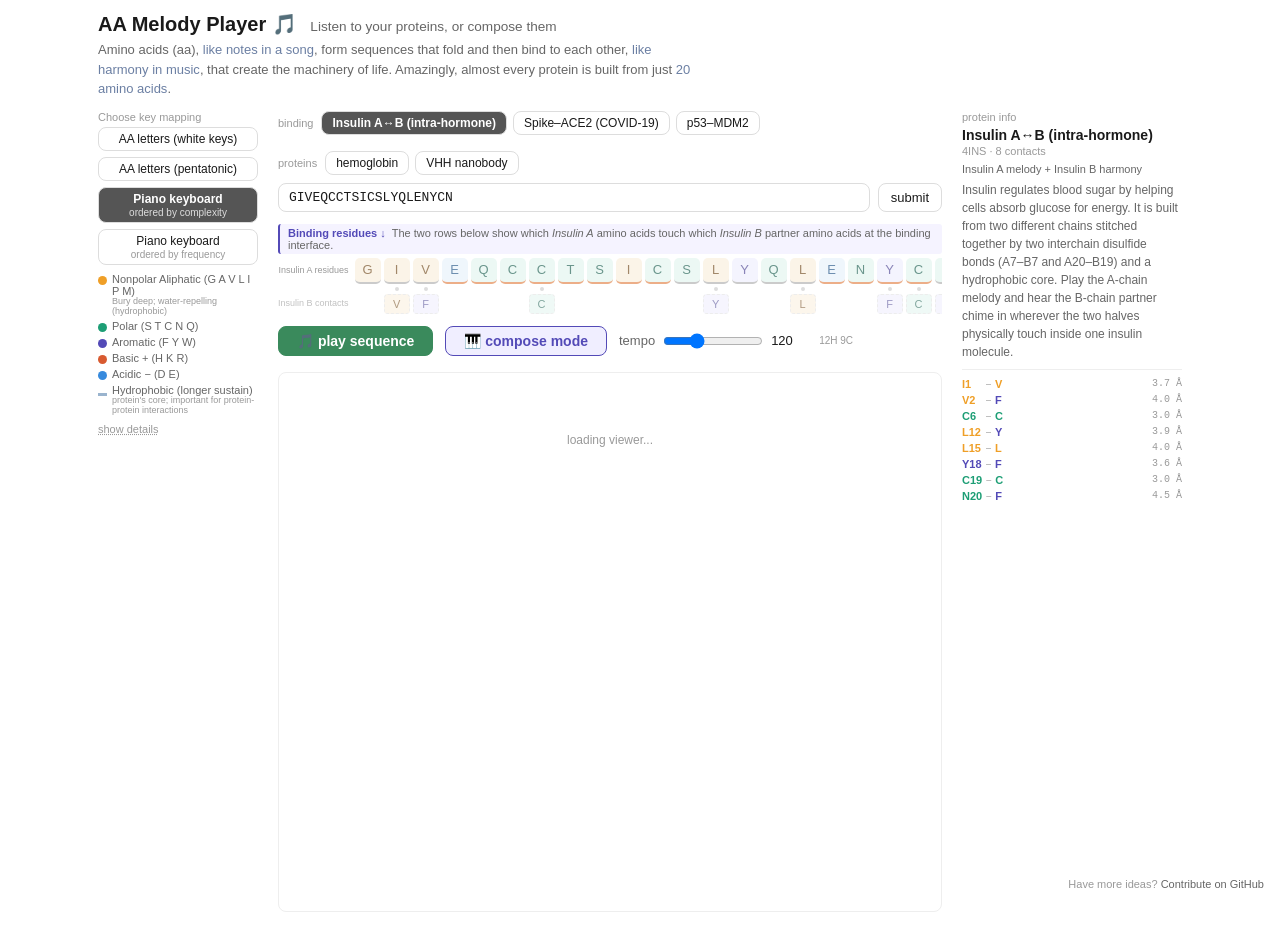
==== index.html @ 2f2a7839 "change emoji" ====
<!DOCTYPE html>
<html lang="en">
<head>
<meta charset="UTF-8"/>
<meta name="viewport" content="width=device-width, initial-scale=1.0"/>
<title>AA Melody Player 🎵</title>
<link rel="stylesheet" href="styles.css"/>
<script src="https://3Dmol.org/build/3Dmol-min.js" defer></script>
</head>
<body>
<h1>AA Melody Player 🎵 <span class="h1-sub">Listen to your proteins, or compose them</span></h1>
<p class="blurb">Amino acids (aa), <span class="blurb-accent">like notes in a song</span>, form sequences that fold and then bind to each other, <span class="blurb-accent">like harmony in music</span>, that create the machinery of life. Amazingly, almost every protein is built from just <span class="blurb-accent">20 amino acids</span>.</p>

<div class="pmp">
<div class="mapping-panel">
  <div style="font-size:11px;color:var(--color-text-tertiary);margin-bottom:4px">Choose key mapping</div>
  <div class="presets" id="mappingBtns"></div>
  <div class="legend" id="legend"></div>
  <div class="detail-toggle" id="detailToggle" onclick="toggleDetails()">show details</div>
  <div id="panelRef" style="display:none"></div>
</div>
<div class="main-panel">
  <div class="examples-row">
    <div id="harmonyWrap" class="examples-group">
      <span class="examples-label">binding</span>
      <div class="presets" id="harmonyBtns"></div>
    </div>
    <div class="examples-group">
      <span class="examples-label">proteins</span>
      <div class="presets" id="presets"></div>
    </div>
  </div>
  <div class="seq-input-row">
    <input type="text" id="seqInput" placeholder="Paste amino acid sequence (one-letter codes)..." maxlength="300" oninput="onSeqInput()" onkeydown="if(event.key==='Enter')loadAndPlay()"/>
    <button type="button" onclick="loadAndPlay()">submit</button>
  </div>
  <div id="bindingCaption" class="binding-caption" style="display:none"></div>
  <div class="seq-mel-wrap">
    <div class="seq-row-labels" id="seqRowLabels"></div>
    <div class="seq-mel" id="seqMel"></div>
  </div>
  <div class="controls">
    <button class="play-btn" id="playBtn" onclick="togglePlay()">🎵 play sequence</button>
    <button class="compose-btn" id="composeBtn" onclick="toggleCompose()">🎹 compose mode</button>
    <div class="tempo-row">
      <span>tempo</span>
      <input type="range" min="40" max="300" value="120" step="1" id="tempoSlider" style="width:100px" oninput="document.getElementById('tempoOut').textContent=this.value"/>
      <span id="tempoOut" style="min-width:36px;font-weight:500;color:var(--color-text-primary)">120</span>
    </div>
    <label class="rhythm-toggle" id="rhythmToggle" style="display:none" title="Helix = 3/4 waltz, Strand = 4/4 march, Coil = free tempo">
      <span class="rhythm-ss-hint" id="rhythmHint"></span>
    </label>
  </div>
  <div class="compose-bar" id="composeBar" style="display:none">
    <span class="compose-label">composing</span>
    <span class="compose-count" id="composeCount">0 aa</span>
    <button class="compose-action" onclick="undoCompose()">undo</button>
    <button class="compose-action" onclick="clearCompose()">clear</button>
    <button class="compose-action" id="composePlayBtn" onclick="togglePlay()" disabled>▶ play</button>
    <button class="compose-action compose-back" id="backComposeBtn" onclick="backToComposing()" style="display:none">← back to composing</button>
    <button class="compose-fold" id="foldBtn" onclick="foldSequence()" disabled style="margin-left:auto">fold it!</button>
  </div>
  <div class="piano-area">
    <div class="compose-seq" id="composeSeq"></div>
    <div class="key-tooltip" id="keyTooltip"></div>
    <div class="piano-scroll"><div class="piano-wrap" id="pianoWrap"></div></div>
  </div>
  <div class="center-viewer" id="centerViewer"></div>
  <div class="kb-hint" id="kbHint"></div>
  <div class="aa-display" id="aaDisplay"></div>
</div>
<div class="info-panel" id="infoPanel">
  <div style="font-size:11px;color:var(--color-text-tertiary);margin-bottom:4px">protein info</div>
  <div id="infoPanelContent">
    <div class="info-panel-placeholder">select a preset or harmony complex</div>
  </div>
</div>
</div>

<p class="footer-blurb">Have more ideas? <a href="https://github.com/tlingf/amino-acid-to-song" target="_blank" rel="noopener">Contribute on GitHub</a></p>

<script src="aa_mapping.js"></script>
<script src="aa_structures.js"></script>
<script src="aa_bigrams.js"></script>
<script src="pdb_data.js"></script>
<script src="player.js"></script>
</body>
</html>
---- styles.css ----
:root {
  --font-sans: -apple-system, BlinkMacSystemFont, 'Segoe UI', Roboto, sans-serif;
  --font-mono: 'SF Mono', 'Fira Code', 'Fira Mono', 'Roboto Mono', monospace;
  --color-text-primary: #1a1a1a;
  --color-text-secondary: #666;
  --color-text-tertiary: #999;
  --color-background-primary: #fff;
  --color-background-secondary: #f5f5f5;
  --color-border-primary: #1a1a1a;
  --color-border-secondary: #ddd;
  --color-border-tertiary: #eee;
  --border-radius-md: 8px;
}

* { box-sizing: border-box; margin: 0; padding: 0 }

body {
  font-family: var(--font-sans);
  max-width: 1100px;
  margin: 0.75rem auto;
  padding: 0 0.5rem;
  background: var(--color-background-primary);
  color: var(--color-text-primary);
}
body.compose-active .piano-area {
  background: #f4f0ff;
  border-radius: 8px;
  padding: 6px;
  margin: -6px;
}
body.compose-active .compose-bar {
  background: #eee8ff;
}

h1 { font-size: 1.25rem; font-weight: 600; margin-bottom: 0.25rem }
.h1-sub { font-size: 0.85rem; font-weight: 400; color: var(--color-text-secondary); margin-left: 0.5rem }
.blurb { font-size: 13px; color: var(--color-text-secondary); line-height: 1.5; margin-bottom: 0.25rem; max-width: 600px }
.blurb-accent { color: #6b7fa3 }

/* Layout */
.pmp { padding: 0.5rem 0; font-family: var(--font-sans); display: flex; gap: 20px }
.mapping-panel { flex-shrink: 0; width: 160px; overflow-y: auto; max-height: calc(100vh - 3rem) }
.mapping-panel .presets { flex-direction: column }
.main-panel { flex: 1; min-width: 0 }

/* Presets */
.presets { display: flex; gap: 6px; flex-wrap: wrap; margin-bottom: 0.5rem }
.presets button { font-size: 12px; padding: 4px 10px; border-radius: var(--border-radius-md); border: 0.5px solid var(--color-border-secondary); background: transparent; color: var(--color-text-primary); cursor: pointer }
.presets button.active { background: #555; color: #fff; font-weight: 600 }
.presets button .map-name { display: block }
.presets button .map-sub { display: block; font-size: 10px; font-weight: 400; color: var(--color-text-tertiary); margin-top: 1px }
.presets button.active .map-sub { color: #ddd }
.snippet-badge { display: inline-block; margin-left: 6px; padding: 0 5px; font-size: 9px; font-weight: 500; color: var(--color-text-tertiary); border: 0.5px solid var(--color-border-secondary); border-radius: 6px; vertical-align: middle }
.presets button.active .snippet-badge { color: #ddd; border-color: #888 }
.examples-row { display: flex; gap: 16px; flex-wrap: wrap; align-items: center; margin-bottom: 0.5rem }
.examples-group { display: flex; gap: 8px; align-items: center; flex-wrap: wrap }
.examples-group .presets { margin-bottom: 0 }
.examples-label { font-size: 11px; color: var(--color-text-tertiary); white-space: nowrap }

/* Sequence input */
.seq-input-row { display: flex; gap: 8px; margin-bottom: 0.75rem }
.seq-input-row input { flex: 1; padding: 6px 10px; font-size: 13px; border: 0.5px solid var(--color-border-secondary); border-radius: var(--border-radius-md); background: var(--color-background-primary); color: var(--color-text-primary); font-family: var(--font-mono) }
.seq-input-row button { padding: 6px 12px; border-radius: var(--border-radius-md); border: 0.5px solid var(--color-border-secondary); background: transparent; color: var(--color-text-primary); cursor: pointer; font-size: 13px }

/* Sequence + melody visualization */
.binding-caption { font-size: 11px; color: var(--color-text-secondary); margin-bottom: 4px; padding: 3px 8px; background: #f5f3ff; border-left: 2px solid #534AB7; border-radius: 3px }
.binding-caption strong { color: #534AB7; font-weight: 600 }
.seq-mel-wrap { display: flex; min-width: 0; flex: 1 }
.seq-row-labels { flex-shrink: 0; display: flex; flex-direction: column; align-items: flex-end; gap: 2px; padding-right: 6px; font-size: 9px; color: var(--color-text-tertiary); line-height: 1 }
.seq-row-labels:empty { display: none }
.seq-row-label { height: 26px; display: flex; align-items: center; white-space: nowrap }
.seq-row-label-partner { height: 20px; display: flex; align-items: center; white-space: nowrap; opacity: 0.6 }
.seq-row-label-dot { height: 6px }
.seq-mel { display: flex; flex-wrap: nowrap; gap: 3px; overflow-x: auto; padding-bottom: 4px; min-width: 0; flex: 1 }
.seq-unit { display: flex; flex-direction: column; align-items: center; gap: 2px; width: 26px; flex-shrink: 0 }
.aa-badge { display: inline-flex; align-items: center; justify-content: center; width: 26px; height: 26px; border-radius: 5px; font-size: 13px; font-weight: 500; cursor: default; opacity: 0.6; transition: transform 0.1s, opacity 0.1s }
.aa-badge.active { transform: scale(1.35); opacity: 1; box-shadow: 0 0 0 2px var(--color-border-primary) }
.aa-badge.hydrophobic { border-bottom: 2.5px solid rgba(100, 140, 180, 0.55) }
.aa-badge.hydrophobic.active { border-bottom-color: rgba(100, 140, 180, 0.85) }

/* Controls */
.controls { display: flex; align-items: center; gap: 12px; margin: 0.5rem 0 1rem; flex-wrap: wrap }
.play-btn { padding: 6px 18px; border-radius: var(--border-radius-md); border: 1px solid #3a8a5c; background: #3a8a5c; color: #fff; cursor: pointer; font-size: 14px; font-weight: 600 }
.play-btn:hover { opacity: 0.85 }
.tempo-row { display: flex; align-items: center; gap: 8px; font-size: 13px; color: var(--color-text-secondary) }
.info-bar { padding: 8px 12px; border: 0.5px solid var(--color-border-tertiary); border-radius: var(--border-radius-md); font-size: 13px; color: var(--color-text-secondary); min-height: 36px; display: flex; align-items: center; gap: 8px; margin-bottom: 0.75rem }

/* Melody bars */
.mbar { width: 26px; border-radius: 2px 2px 0 0; opacity: 0.3; cursor: pointer; transition: opacity 0.08s }
.mbar.active { opacity: 1 }
.mbar:hover { opacity: 0.65 }

/* Piano */
.piano-area { position: relative }
.piano-scroll { overflow-x: auto; padding: 4px 0 }
.piano-wrap { position: relative; width: 576px; height: 180px; margin: 0 auto }
.wkey { position: absolute; bottom: 0; border: 0.5px solid var(--color-border-secondary); border-radius: 0 0 5px 5px; cursor: pointer; display: flex; flex-direction: column; align-items: center; justify-content: flex-end; padding-bottom: 5px; transition: filter 0.1s }
.bkey { position: absolute; top: 0; border-radius: 0 0 4px 4px; cursor: pointer; display: flex; flex-direction: column; align-items: center; justify-content: flex-end; padding-bottom: 4px; z-index: 2; transition: filter 0.1s }
.wkey:hover, .bkey:hover { filter: brightness(0.88) }
.wkey.lit { filter: brightness(0.75) }
.bkey.lit { filter: brightness(1.35) }
.wkey.hydrophobic { border-bottom: 3px solid rgba(100, 140, 180, 0.45) }
.bkey.hydrophobic { box-shadow: inset 0 -3px 0 rgba(140, 180, 220, 0.5) }
.klabel { font-size: 11px; font-weight: 600; line-height: 1.1; text-align: center; pointer-events: none }
.klabel-sub { font-size: 9px; font-weight: 400; opacity: 0.7; line-height: 1; margin-top: 1px; pointer-events: none }
.klabel-pair { font-size: 13px; font-weight: 600; line-height: 1.1; text-align: center; pointer-events: none }
.klabel-pair-sep { opacity: 0.4; margin: 0 1px; font-weight: 400 }
.klabel-note { font-size: 8px; opacity: 0.55; line-height: 1 }
.bkey-disabled { pointer-events: none }
.key-struct { opacity: 0.55; pointer-events: none; margin-bottom: 2px; line-height: 0 }
.key-struct-pair { display: flex; flex-direction: column; align-items: center; gap: 0; pointer-events: none; opacity: 0.55 }
.key-struct-pair .key-struct { margin-bottom: 0; opacity: 1 }
.key-struct svg .bond { stroke: currentColor; stroke-width: 1.5 }
.key-struct svg circle { fill: currentColor }
.key-struct svg .atom-N { fill: #2563eb }
.key-struct svg .atom-O { fill: #dc2626 }
.key-struct svg .atom-S { fill: #ca8a04 }
.bkey .key-struct { opacity: 0.6 }
[data-group="aro"] .key-struct { opacity: 0.8 }
[data-group="aro"] .key-struct svg .bond { stroke-width: 2.5 }
.key-struct span { font-size: 7px; opacity: 0.6 }
.key-tooltip { position: absolute; bottom: 194px; left: 50%; transform: translateX(-50%); background: var(--color-background-primary); border: 0.5px solid var(--color-border-secondary); border-radius: var(--border-radius-md); padding: 5px 10px; font-size: 12px; white-space: nowrap; pointer-events: none; display: none; z-index: 10; color: var(--color-text-primary); box-shadow: none }
.key-tooltip span { color: var(--color-text-secondary); margin-left: 4px; font-size: 11px }

/* Rhythm toggle */
.rhythm-toggle { display: flex; align-items: center; gap: 5px; font-size: 12px; color: var(--color-text-secondary); cursor: pointer; user-select: none }
.rhythm-toggle input[type="checkbox"] { accent-color: #3a8a5c }
.rhythm-label { font-weight: 500 }
.rhythm-ss-hint { font-size: 10px; color: var(--color-text-tertiary) }

/* SS coloring on sequence badges */
.aa-badge.ss-H { border-bottom: 2px solid #e07a3a }
.aa-badge.ss-E { border-bottom: 2px solid #3a7ae0 }
.aa-badge.ss-C { border-bottom: 2px solid #aaa }

/* Pentatonic piano */
.pent-key { border-radius: 0 0 5px 5px }
.pent-key .key-struct { opacity: 0.45 }
.pent-key .key-struct svg .bond { stroke-width: 1.5 }
.pent-key.lit { filter: brightness(0.75) }
.pent-oct { position: absolute; top: 4px; font-size: 8px; opacity: 0.4; pointer-events: none; font-weight: 500 }

/* Keyboard hint */
.kb-hint { font-size: 11px; color: var(--color-text-tertiary); margin-top: 4px }

/* AA display cards */
.aa-display { display: flex; gap: 10px; flex-wrap: wrap; margin-bottom: 0.75rem }
.aa-card { display: flex; flex-direction: column; align-items: center; gap: 4px; padding: 8px 12px; border: 0.5px solid var(--color-border-tertiary); border-radius: var(--border-radius-md); background: var(--color-background-secondary); min-width: 140px }
.aa-card-name { font-size: 14px; font-weight: 600; color: var(--color-text-primary) }
.aa-card-code { font-size: 11px; color: var(--color-text-tertiary) }
.aa-card-blurb { font-size: 11px; color: var(--color-text-secondary); max-width: 200px; text-align: center; line-height: 1.3 }
.aa-card svg { display: block }
.aa-card svg text { font-family: var(--font-sans); fill: var(--color-text-primary) }
.aa-card svg .bond { stroke: var(--color-text-secondary); stroke-width: 1.5; fill: none }
.aa-card svg .atom { font-size: 10px; text-anchor: middle; dominant-baseline: central }
.aa-card svg .atom-N { fill: #2563eb }
.aa-card svg .atom-O { fill: #dc2626 }
.aa-card svg .atom-S { fill: #ca8a04 }

/* Legend + side panel */
.legend { display: flex; flex-direction: column; gap: 4px; font-size: 11px; color: var(--color-text-secondary); margin-top: 0.5rem }
.leg { display: flex; align-items: flex-start; gap: 5px }
.leg-dot { width: 9px; height: 9px; border-radius: 50%; flex-shrink: 0; margin-top: 3px }
.leg-role { font-size: 9px; color: var(--color-text-tertiary); margin-top: -1px }
.detail-toggle { font-size: 11px; color: var(--color-text-tertiary); cursor: pointer; margin-top: 0.5rem; text-decoration: underline; text-decoration-style: dotted }
.detail-toggle:hover { color: var(--color-text-secondary) }
.panel-ref { font-size: 10px; line-height: 1.5; color: var(--color-text-secondary); margin-top: 0.5rem }
.panel-ref-row { display: flex; align-items: center; gap: 6px; padding: 2px 0; border-bottom: 0.5px solid var(--color-border-tertiary) }
.panel-ref-aa { font-weight: 600; min-width: 14px }
.panel-ref-name { flex: 1; color: var(--color-text-tertiary) }
.panel-ref-note { font-family: var(--font-mono); color: var(--color-text-tertiary); font-size: 9px }
.panel-ref-svg { flex-shrink: 0 }
.panel-ref svg text { font-family: var(--font-sans); fill: var(--color-text-primary) }
.panel-ref svg .bond { stroke: var(--color-text-secondary); stroke-width: 1.5; fill: none }
.panel-ref svg .atom { font-size: 10px; text-anchor: middle; dominant-baseline: central }
.panel-ref svg .atom-N { fill: #2563eb }
.panel-ref svg .atom-O { fill: #dc2626 }
.panel-ref svg .atom-S { fill: #ca8a04 }

/* Harmony: partner badges + contact dots */
.partner-badge { display: inline-flex; align-items: center; justify-content: center; width: 26px; height: 20px; border-radius: 4px; font-size: 11px; font-weight: 500; opacity: 0.5; transition: transform 0.1s, opacity 0.1s; border: 1px dashed var(--color-border-secondary) }
.partner-badge.active { transform: scale(1.25); opacity: 1; border-style: solid }
.contact-dot { width: 4px; height: 4px; border-radius: 50%; background: var(--color-border-secondary); margin: 1px auto }
.contact-dot.active { background: var(--color-text-primary) }
.chain-labels { display: flex; gap: 3px; margin-bottom: 2px; font-size: 10px; color: var(--color-text-tertiary) }
.chain-label { padding: 2px 6px; border-radius: 3px; background: var(--color-background-secondary) }

/* Right info panel */
.info-panel { flex-shrink: 0; width: 220px; overflow-y: auto; max-height: calc(100vh - 3rem); font-size: 12px }
.info-panel-img { width: 100%; border-radius: var(--border-radius-md); border: 0.5px solid var(--color-border-tertiary); margin-bottom: 8px }
.pdb-viewer { width: 100%; height: 260px; border-radius: var(--border-radius-md); border: 0.5px solid var(--color-border-tertiary); overflow: hidden; margin-bottom: 8px; position: relative }
.pdb-viewer-loading { text-align: center; padding: 60px 10px; color: var(--color-text-tertiary); font-size: 12px }
.view-style-bar { position: absolute; top: 6px; right: 6px; z-index: 10; display: flex; gap: 2px; background: rgba(255,255,255,0.7); border-radius: 7px; backdrop-filter: blur(4px); border: 0.5px solid var(--color-border-tertiary); overflow: hidden }
.view-style-btn { background: none; border: none; padding: 5px 11px; font-size: 12px; color: var(--color-text-tertiary); cursor: pointer; transition: all 0.15s }
.view-style-btn:hover { color: var(--color-text-primary); background: rgba(255,255,255,0.5) }
.view-style-btn.active { color: var(--color-text-primary); font-weight: 600; background: rgba(255,255,255,0.9) }
.info-panel-title { font-size: 14px; font-weight: 600; color: var(--color-text-primary); margin-bottom: 2px }
.info-panel-subtitle { font-size: 11px; color: var(--color-text-tertiary); margin-bottom: 6px }
.info-panel-stats { font-size: 11px; color: var(--color-text-secondary); margin-bottom: 6px }
.info-panel-desc { font-size: 12px; line-height: 1.5; color: var(--color-text-secondary); margin-bottom: 8px }
.info-panel-placeholder { color: var(--color-text-tertiary); font-size: 12px; font-style: italic }
.info-panel-contacts { margin-top: 6px; border-top: 0.5px solid var(--color-border-tertiary); padding-top: 6px }
.info-panel-contact-row { display: flex; align-items: center; gap: 4px; padding: 2px 0; font-size: 11px }
.info-panel-contact-aa { font-weight: 600; min-width: 20px }
.info-panel-contact-dash { color: var(--color-text-tertiary); font-size: 9px }
.info-panel-contact-dist { margin-left: auto; font-size: 10px; color: var(--color-text-tertiary); font-family: var(--font-mono) }
.footer-blurb { position: fixed; bottom: 6px; right: 8px; font-size: 11px; color: var(--color-text-tertiary); margin: 0; padding: 4px 8px; background: rgba(255,255,255,0.85); border-radius: 4px; z-index: 20 }
.footer-blurb a { color: var(--color-text-secondary); text-decoration: none }
.footer-blurb a:hover { text-decoration: underline }

/* Composition mode */
.compose-btn { padding: 6px 18px; border-radius: var(--border-radius-md); border: 1.5px solid #534AB7; background: #f0eeff; color: #534AB7; cursor: pointer; font-size: 14px; font-weight: 600 }
.compose-btn:hover { opacity: 0.85 }
.compose-btn.active { background: #534AB7; color: #fff }

.compose-bar { display: flex; align-items: center; gap: 8px; padding: 6px 10px; border: 0.5px solid #534AB7; border-radius: var(--border-radius-md); font-size: 12px; color: var(--color-text-secondary); margin-bottom: 0.5rem }
.compose-label { font-weight: 600; color: #534AB7; font-size: 11px; text-transform: uppercase; letter-spacing: 0.5px }
.compose-count { font-family: var(--font-mono); font-size: 12px; color: var(--color-text-primary) }
.compose-action { padding: 3px 8px; border-radius: 4px; border: 0.5px solid var(--color-border-secondary); background: transparent; color: var(--color-text-secondary); cursor: pointer; font-size: 11px }
.compose-action:hover { background: var(--color-background-secondary) }
.compose-fold { padding: 5px 14px; border-radius: 5px; border: 1px solid #534AB7; background: #534AB7; color: #fff; cursor: pointer; font-size: 13px; font-weight: 600; margin-left: 0 }
.compose-fold:hover { opacity: 0.85 }
.compose-fold:disabled { opacity: 0.4; cursor: default }
.compose-play-folded { background: #3a8a5c !important; border-color: #3a8a5c !important; animation: foldedPlayPulse 2s ease-in-out infinite }
.compose-play-folded:hover { opacity: 0.85 }
@keyframes foldedPlayPulse { 0%, 100% { box-shadow: 0 0 0 0 rgba(58,138,92,0.4) } 50% { box-shadow: 0 0 12px 4px rgba(58,138,92,0.3) } }

.compose-seq { display: flex; gap: 2px; overflow-x: auto; padding: 4px 0; min-height: 0 }
.compose-seq:empty { display: none }
.compose-seq .cbadge { display: inline-flex; align-items: center; justify-content: center; width: 22px; height: 22px; border-radius: 4px; font-size: 11px; font-weight: 600; flex-shrink: 0 }
.compose-seq .cbadge.active { transform: scale(1.35); opacity: 1; box-shadow: 0 0 0 2px var(--color-border-primary) }

.wkey.suggested { box-shadow: 0 0 12px 3px var(--suggest-color, #534AB7); z-index: 1; animation: suggestPulse 1.5s ease-in-out infinite }
.bkey.suggested { box-shadow: 0 0 10px 2px var(--suggest-color, #534AB7); animation: suggestPulse 1.5s ease-in-out infinite }
@keyframes suggestPulse { 0%, 100% { filter: brightness(1); } 50% { filter: brightness(0.92); } }
.wkey.suggested.lit { filter: brightness(0.65); box-shadow: 0 0 18px 6px var(--suggest-color, #534AB7); animation: none }
.bkey.suggested.lit { filter: brightness(1.5); box-shadow: 0 0 16px 5px var(--suggest-color, #534AB7); animation: none }

.match-list { margin-top: 8px }
.match-row { display: flex; align-items: center; gap: 6px; padding: 5px 6px; border-radius: 5px; cursor: pointer; font-size: 11px; color: var(--color-text-secondary); transition: background 0.1s }
.match-row:hover { background: var(--color-background-secondary) }
.match-row.active { background: #f0f4fa; font-weight: 500 }
.match-identity { font-family: var(--font-mono); font-size: 10px; color: var(--color-text-tertiary); min-width: 36px }
.match-name { flex: 1; overflow: hidden; text-overflow: ellipsis; white-space: nowrap }
.match-organism { font-size: 10px; color: var(--color-text-tertiary); font-style: italic }
.match-play-btn { padding: 4px 10px; border-radius: 5px; border: 1px solid #3a8a5c; background: #3a8a5c; color: #fff; cursor: pointer; font-size: 11px; font-weight: 500; margin-top: 6px }
.match-play-btn:hover { opacity: 0.85 }
.fold-viewer { width: 100%; height: 300px; border-radius: var(--border-radius-md); border: 0.5px solid var(--color-border-tertiary); overflow: hidden; position: relative }
.fold-attribution { text-align: center; font-size: 10px; color: var(--color-text-tertiary); margin-top: 6px; line-height: 1.3 }
.fold-attribution a { color: var(--color-text-tertiary); text-decoration: underline }
.fold-status { font-size: 11px; color: var(--color-text-tertiary); margin: 4px 0 }
.fold-loading { text-align: center; padding: 40px 10px; color: var(--color-text-tertiary); font-size: 12px }
.fold-error { font-size: 11px; color: #dc2626; margin: 4px 0; line-height: 1.4 }

/* Center viewer: 3D structure moves into the piano slot; right info-panel keeps its width */
.compose-back { border-color: #534AB7 !important; color: #534AB7 !important }
.center-viewer { display: none }
body.center-view .piano-scroll,
body.center-view .key-tooltip,
body.center-view .kb-hint,
body.center-view .aa-display { display: none }
body.center-view .center-viewer { display: block }
body.center-view .center-viewer .fold-viewer,
body.center-view .center-viewer .pdb-viewer { height: 60vh; min-height: 380px; margin-bottom: 0 }

/* ── Mobile ── */
.mobile-toggle { display: none }

@media (max-width: 600px) {
  body { padding: 0 0.75rem; margin: 0.5rem auto }
  h1 { font-size: 1.1rem }
  .h1-sub { display: block; margin-left: 0; font-size: 0.8rem }
  .blurb { font-size: 12px }

  /* Stack layout */
  .pmp { flex-direction: column; gap: 10px }
  .mapping-panel { width: 100%; max-height: none; overflow-y: visible; order: 2 }
  .mapping-panel .presets { flex-direction: row }
  .info-panel { width: 100%; max-height: none; overflow-y: visible; order: 1 }

  /* Collapsible panels */
  .mobile-toggle { display: flex; align-items: center; gap: 6px; width: 100%; padding: 8px 0; border: none; background: none; font-size: 12px; font-weight: 600; color: var(--color-text-secondary); cursor: pointer; font-family: var(--font-sans) }
  .mobile-toggle::before { content: '\25B6'; font-size: 8px; transition: transform 0.15s }
  .mobile-toggle.open::before { transform: rotate(90deg) }
  .mapping-panel-body, .info-panel-body { display: none }
  .mapping-panel-body.open, .info-panel-body.open { display: block }

  /* Sequence badges */
  .seq-mel { gap: 2px }
  .seq-unit { width: 22px }
  .aa-badge { width: 22px; height: 22px; font-size: 11px; border-radius: 4px }
  .partner-badge { width: 22px; height: 18px; font-size: 10px }
  .mbar { width: 22px }

  /* Controls */
  .controls { gap: 8px }
  .play-btn, .compose-btn { font-size: 13px; padding: 8px 14px }
  .tempo-row input[type="range"] { width: 80px }

  /* Compose bar */
  .compose-bar { flex-wrap: wrap; gap: 6px }

  /* Piano - scaled by JS, prevent scroll */
  .piano-scroll { overflow-x: hidden }
  .piano-wrap { transform-origin: top left }

  /* Hide keyboard hint */
  .kb-hint { display: none }

  /* AA display cards - skip details on mobile */
  .aa-card { min-width: 100px; padding: 6px 8px }
  .aa-card-blurb, .aa-card svg { display: none }

  /* Info panel viewers */
  .pdb-viewer { height: 200px }
  .fold-viewer { height: 220px }

  /* Prevent iOS auto-zoom on input focus */
  .seq-input-row input { font-size: 16px }

  /* Footer - back to normal flow on mobile */
  .footer-blurb { position: static; background: none; padding: 0; font-size: 10px; text-align: right; margin: 1rem 0 0.5rem }
}
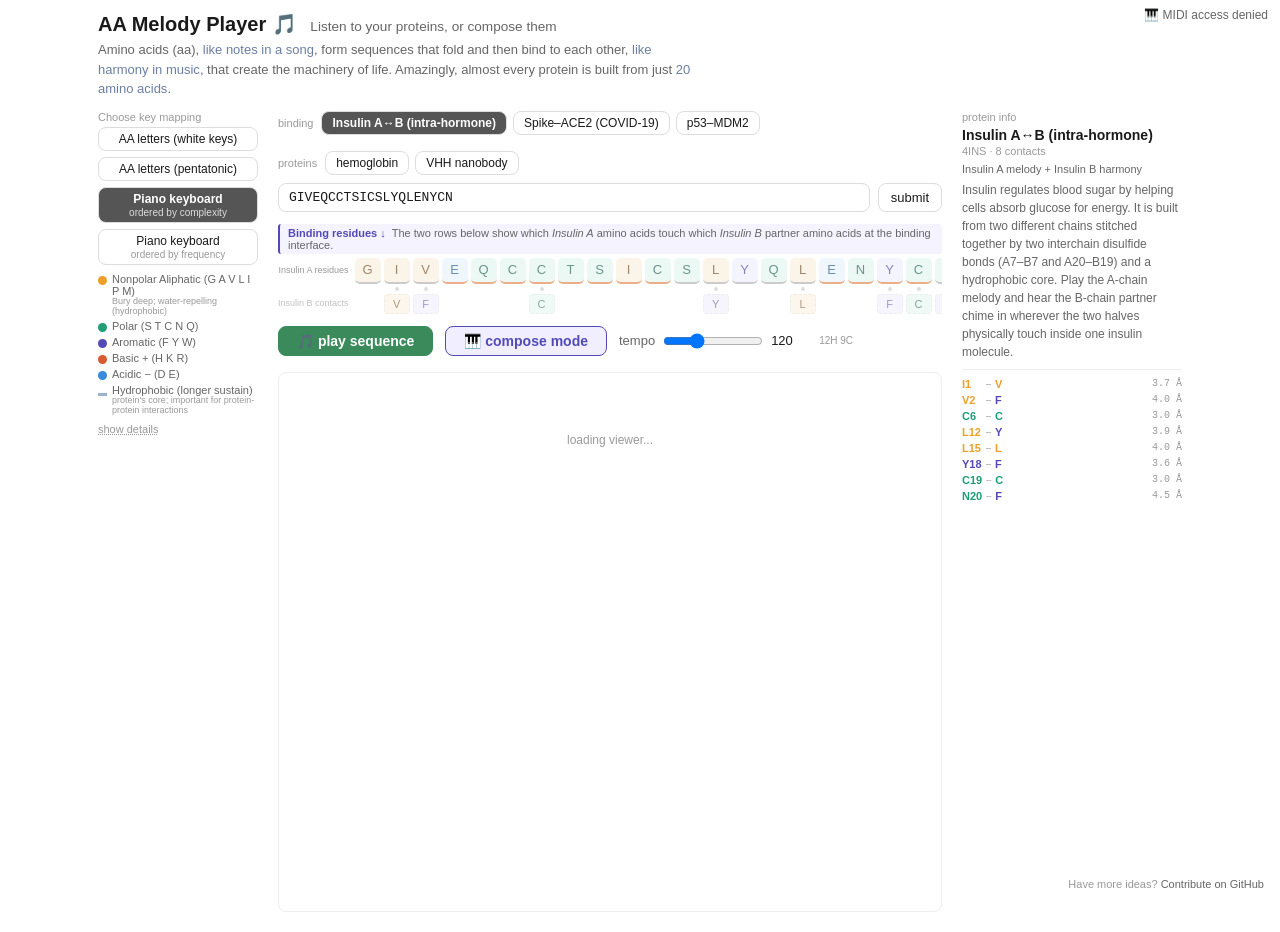
==== commit 34cd6acf: "add midi piano" ====
--- a/index.html
+++ b/index.html
@@ -68,6 +68,7 @@
   <div class="center-viewer" id="centerViewer"></div>
   <div class="kb-hint" id="kbHint"></div>
   <div class="aa-display" id="aaDisplay"></div>
+  <span id="midiStatus" style="display:none;position:absolute;top:8px;right:12px;font-size:12px;color:var(--color-text-secondary);pointer-events:none"></span>
 </div>
 <div class="info-panel" id="infoPanel">
   <div style="font-size:11px;color:var(--color-text-tertiary);margin-bottom:4px">protein info</div>
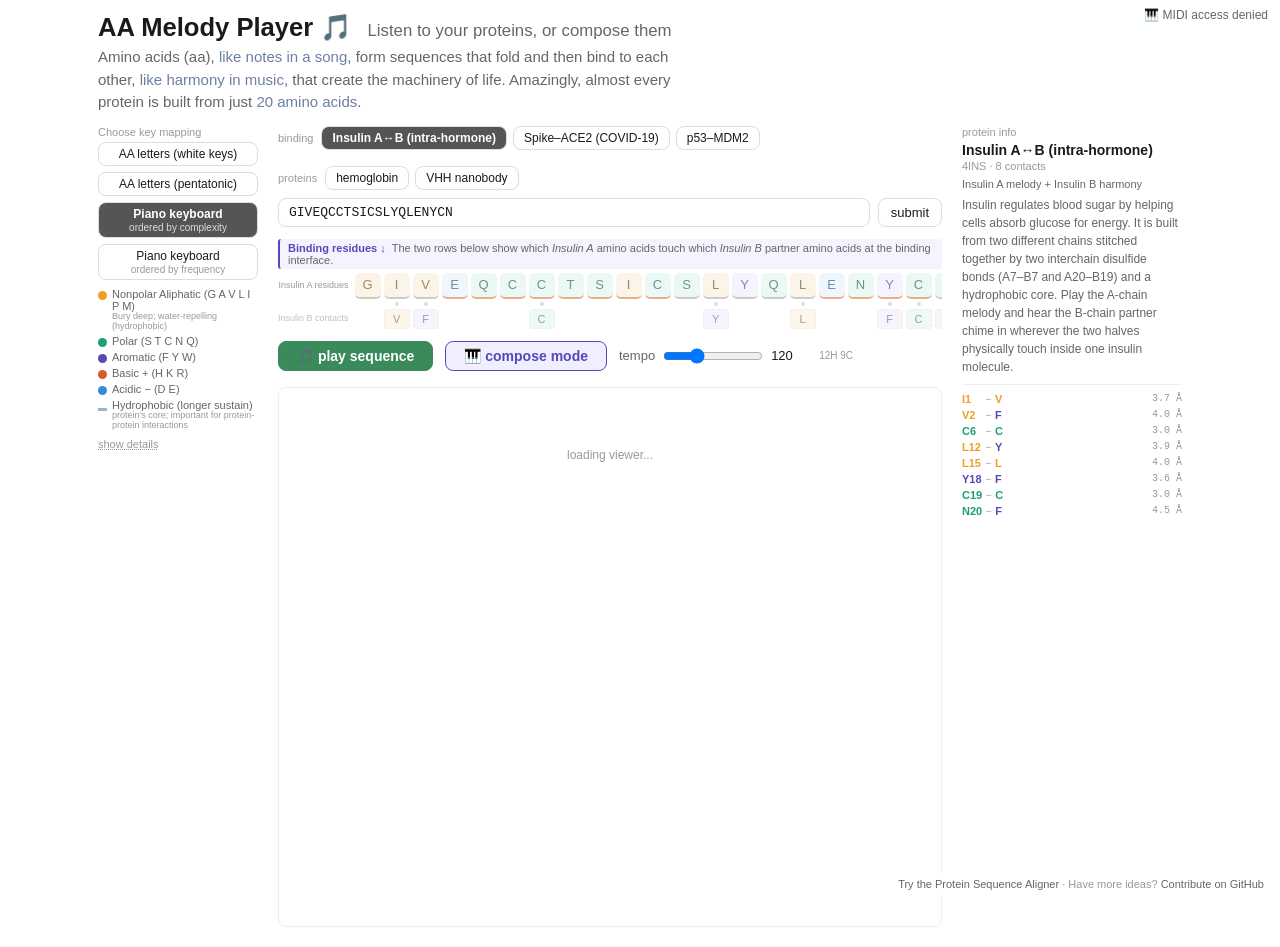
==== commit 9a18a10a: "make searchable, and design updates" ====
--- a/index.html
+++ b/index.html
@@ -3,14 +3,46 @@
 <head>
 <meta charset="UTF-8"/>
 <meta name="viewport" content="width=device-width, initial-scale=1.0"/>
-<title>AA Melody Player 🎵</title>
+<title>Protein Melody Player | Turn Amino Acid Sequences into Music</title>
+<meta name="description" content="Interactive Protein Melody Player that converts amino acid sequences into music, supports harmony from protein contacts, and includes AI-assisted composition with 3D structure viewing."/>
+<meta name="robots" content="index, follow, max-image-preview:large, max-snippet:-1, max-video-preview:-1"/>
+<link rel="canonical" href="https://proteinplayer.com/"/>
+<meta property="og:type" content="website"/>
+<meta property="og:site_name" content="Protein Melody Player"/>
+<meta property="og:title" content="Protein Melody Player"/>
+<meta property="og:description" content="Turn amino acid sequences into melody, explore protein-binding harmony, and compose sequences with live 3D folding visualization."/>
+<meta property="og:url" content="https://proteinplayer.com/"/>
+<meta property="og:locale" content="en_US"/>
+<meta name="twitter:card" content="summary"/>
+<meta name="twitter:title" content="Protein Melody Player"/>
+<meta name="twitter:description" content="Turn amino acid sequences into melody and explore protein structure through music."/>
+<script type="application/ld+json">
+{
+  "@context": "https://schema.org",
+  "@type": "WebApplication",
+  "name": "Protein Melody Player",
+  "url": "https://proteinplayer.com/",
+  "description": "A static web app that maps amino acid sequences to musical notes, supports harmony mode for binding contacts, and enables sequence composition with 3D structure visualization.",
+  "applicationCategory": "EducationalApplication",
+  "operatingSystem": "Any",
+  "inLanguage": "en",
+  "offers": {
+    "@type": "Offer",
+    "price": "0",
+    "priceCurrency": "USD"
+  }
+}
+</script>
 <link rel="stylesheet" href="styles.css"/>
 <script src="https://3Dmol.org/build/3Dmol-min.js" defer></script>
 </head>
 <body>
+<header>
 <h1>AA Melody Player 🎵 <span class="h1-sub">Listen to your proteins, or compose them</span></h1>
 <p class="blurb">Amino acids (aa), <span class="blurb-accent">like notes in a song</span>, form sequences that fold and then bind to each other, <span class="blurb-accent">like harmony in music</span>, that create the machinery of life. Amazingly, almost every protein is built from just <span class="blurb-accent">20 amino acids</span>.</p>
+</header>
 
+<main>
 <div class="pmp">
 <div class="mapping-panel">
   <div style="font-size:11px;color:var(--color-text-tertiary);margin-bottom:4px">Choose key mapping</div>
@@ -77,8 +109,11 @@
   </div>
 </div>
 </div>
+</main>
 
-<p class="footer-blurb">Have more ideas? <a href="https://github.com/tlingf/amino-acid-to-song" target="_blank" rel="noopener">Contribute on GitHub</a></p>
+<footer>
+<p class="footer-blurb"><a href="align.html">Try the Protein Sequence Aligner</a> · Have more ideas? <a href="https://github.com/tlingf/amino-acid-to-song" target="_blank" rel="noopener">Contribute on GitHub</a></p>
+</footer>
 
 <script src="aa_mapping.js"></script>
 <script src="aa_structures.js"></script>
--- a/styles.css
+++ b/styles.css
@@ -32,9 +32,9 @@
   background: #eee8ff;
 }
 
-h1 { font-size: 1.25rem; font-weight: 600; margin-bottom: 0.25rem }
-.h1-sub { font-size: 0.85rem; font-weight: 400; color: var(--color-text-secondary); margin-left: 0.5rem }
-.blurb { font-size: 13px; color: var(--color-text-secondary); line-height: 1.5; margin-bottom: 0.25rem; max-width: 600px }
+h1 { font-size: 1.6rem; font-weight: 600; margin-bottom: 0.25rem }
+.h1-sub { font-size: 1.05rem; font-weight: 400; color: var(--color-text-secondary); margin-left: 0.5rem }
+.blurb { font-size: 15px; color: var(--color-text-secondary); line-height: 1.5; margin-bottom: 0.25rem; max-width: 600px }
 .blurb-accent { color: #6b7fa3 }
 
 /* Layout */
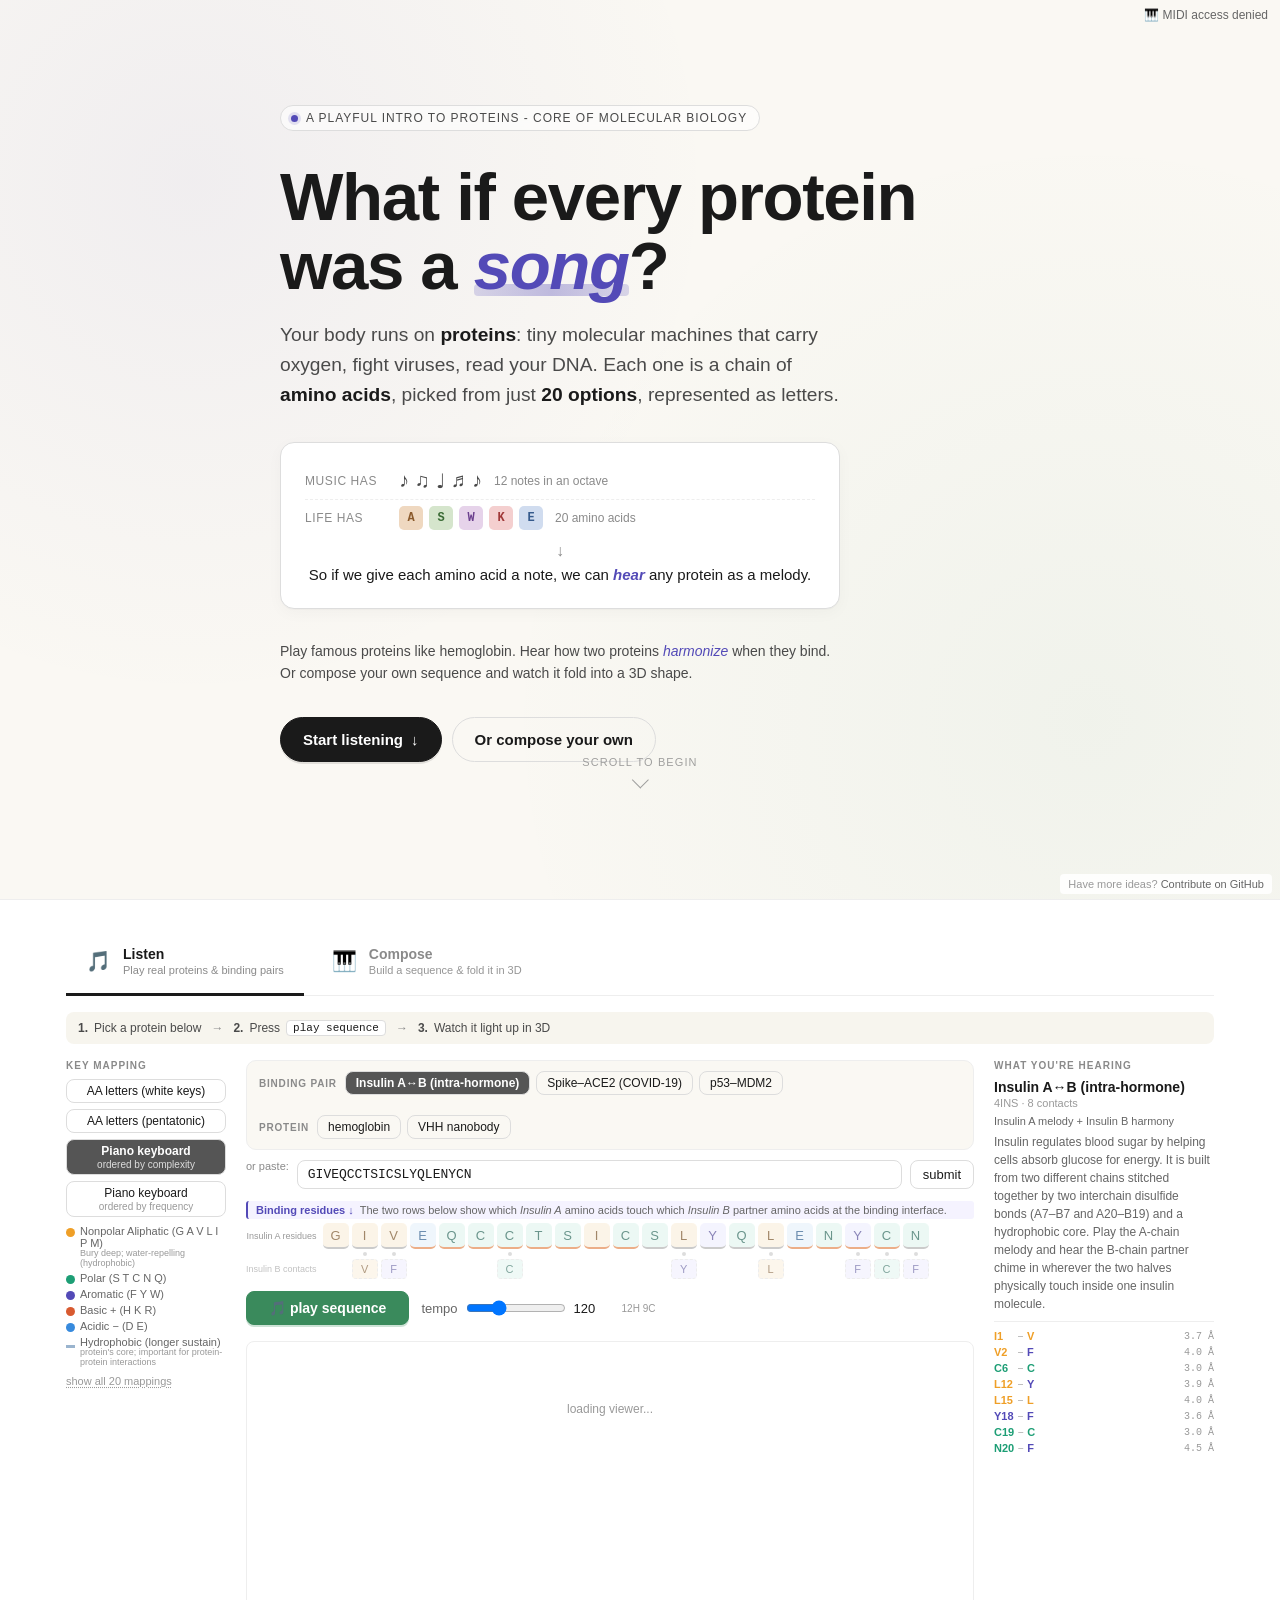
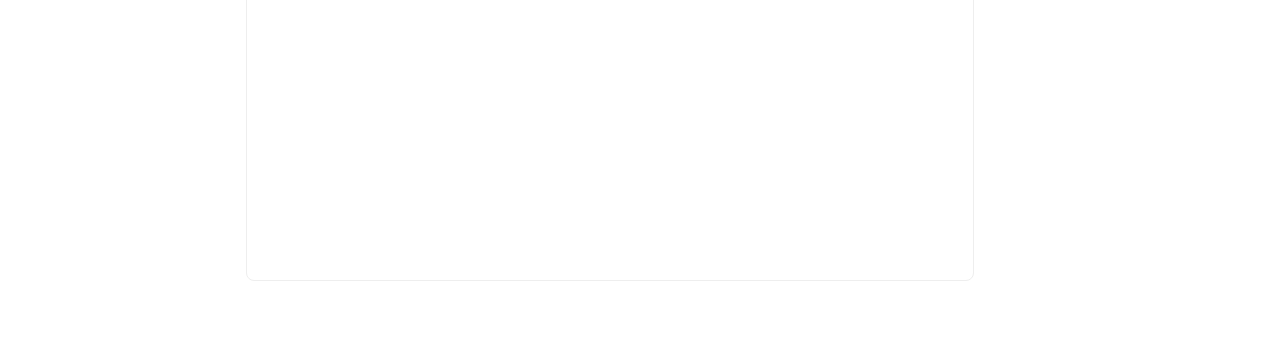
==== commit 37fb1ab0: "this is actual using claude design" ====
--- a/index.html
+++ b/index.html
@@ -3,77 +3,154 @@
 <head>
 <meta charset="UTF-8"/>
 <meta name="viewport" content="width=device-width, initial-scale=1.0"/>
-<title>Protein Melody Player | Turn Amino Acid Sequences into Music</title>
-<meta name="description" content="Interactive Protein Melody Player that converts amino acid sequences into music, supports harmony from protein contacts, and includes AI-assisted composition with 3D structure viewing."/>
-<meta name="robots" content="index, follow, max-image-preview:large, max-snippet:-1, max-video-preview:-1"/>
-<link rel="canonical" href="https://proteinplayer.com/"/>
-<meta property="og:type" content="website"/>
-<meta property="og:site_name" content="Protein Melody Player"/>
-<meta property="og:title" content="Protein Melody Player"/>
-<meta property="og:description" content="Turn amino acid sequences into melody, explore protein-binding harmony, and compose sequences with live 3D folding visualization."/>
-<meta property="og:url" content="https://proteinplayer.com/"/>
-<meta property="og:locale" content="en_US"/>
-<meta name="twitter:card" content="summary"/>
-<meta name="twitter:title" content="Protein Melody Player"/>
-<meta name="twitter:description" content="Turn amino acid sequences into melody and explore protein structure through music."/>
-<script type="application/ld+json">
-{
-  "@context": "https://schema.org",
-  "@type": "WebApplication",
-  "name": "Protein Melody Player",
-  "url": "https://proteinplayer.com/",
-  "description": "A static web app that maps amino acid sequences to musical notes, supports harmony mode for binding contacts, and enables sequence composition with 3D structure visualization.",
-  "applicationCategory": "EducationalApplication",
-  "operatingSystem": "Any",
-  "inLanguage": "en",
-  "offers": {
-    "@type": "Offer",
-    "price": "0",
-    "priceCurrency": "USD"
-  }
-}
-</script>
+<title>Protein Melody Player — listen to the music of life</title>
 <link rel="stylesheet" href="styles.css"/>
+<link rel="stylesheet" href="hero.css"/>
 <script src="https://3Dmol.org/build/3Dmol-min.js" defer></script>
 </head>
 <body>
-<header>
-<h1>AA Melody Player 🎵 <span class="h1-sub">Listen to your proteins, or compose them</span></h1>
-<p class="blurb">Amino acids (aa), <span class="blurb-accent">like notes in a song</span>, form sequences that fold and then bind to each other, <span class="blurb-accent">like harmony in music</span>, that create the machinery of life. Amazingly, almost every protein is built from just <span class="blurb-accent">20 amino acids</span>.</p>
-</header>
-
-<main>
+
+<!-- ─────────────────────────────  HERO  ───────────────────────────── -->
+<section class="hero" id="hero">
+  <div class="hero-inner">
+    <div class="hero-eyebrow">
+      <span class="hero-dot"></span>
+      A playful intro to proteins - core of molecular biology
+    </div>
+
+    <h1 class="hero-title">
+      What if every protein <br/>
+      was a <span class="hero-accent">song</span>?
+    </h1>
+
+    <p class="hero-lede">
+      Your body runs on <strong>proteins</strong>: tiny molecular machines that
+      carry oxygen, fight viruses, read your DNA. Each one is a chain of
+      <strong>amino acids</strong>, picked from just
+      <strong>20 options</strong>, represented as letters.
+    </p>
+
+    <div class="hero-analogy">
+      <div class="hero-analogy-row">
+        <span class="hero-analogy-label">Music has</span>
+        <span class="hero-notes">
+          <span>♪</span><span>♫</span><span>♩</span><span>♬</span><span>♪</span>
+          <em>12 notes in an octave</em>
+        </span>
+      </div>
+      <div class="hero-analogy-row">
+        <span class="hero-analogy-label">Life has</span>
+        <span class="hero-aas">
+          <span style="background:#EFD8C0;color:#8B5A2B">A</span>
+          <span style="background:#D5E5CC;color:#3A6B35">S</span>
+          <span style="background:#E6D3EA;color:#6B3F8E">W</span>
+          <span style="background:#F4CFCF;color:#A03838">K</span>
+          <span style="background:#D0DCEF;color:#355A8C">E</span>
+          <em>20 amino acids</em>
+        </span>
+      </div>
+      <div class="hero-arrow">↓</div>
+      <p class="hero-analogy-punch">
+        So if we give each amino acid a note,
+        we can <em>hear</em> any protein as a melody.
+      </p>
+    </div>
+
+    <p class="hero-sub">
+      Play famous proteins like hemoglobin. Hear how two proteins
+      <em>harmonize</em> when they bind. Or compose your own sequence and
+      watch it fold into a 3D shape.
+    </p>
+
+    <div class="hero-cta-row">
+      <button class="hero-cta" onclick="scrollToApp()">
+        <span>Start listening</span>
+        <span class="hero-cta-arrow">↓</span>
+      </button>
+      <button class="hero-cta hero-cta-alt" onclick="scrollToApp('compose')">
+        <span>Or compose your own</span>
+      </button>
+    </div>
+
+    <div class="hero-scroll-hint" onclick="scrollToApp()">
+      <span>scroll to begin</span>
+      <div class="hero-scroll-chevron"></div>
+    </div>
+  </div>
+</section>
+
+<!-- ─────────────────────────────  APP  ───────────────────────────── -->
+<main class="app-wrap" id="app">
+
+  <!-- Mode switcher (replaces the old in-controls 'compose mode' button) -->
+  <nav class="mode-tabs" role="tablist" aria-label="Mode">
+    <button class="mode-tab active" id="tabListen" role="tab" aria-selected="true" onclick="switchTab('listen')">
+      <span class="mode-tab-icon">🎵</span>
+      <span class="mode-tab-label">
+        <span class="mode-tab-title">Listen</span>
+        <span class="mode-tab-sub">Play real proteins &amp; binding pairs</span>
+      </span>
+    </button>
+    <button class="mode-tab" id="tabCompose" role="tab" aria-selected="false" onclick="switchTab('compose')">
+      <span class="mode-tab-icon">🎹</span>
+      <span class="mode-tab-label">
+        <span class="mode-tab-title">Compose</span>
+        <span class="mode-tab-sub">Build a sequence &amp; fold it in 3D</span>
+      </span>
+    </button>
+  </nav>
+
+  <!-- Per-mode helper strip -->
+  <div class="mode-help" id="modeHelp">
+    <span class="mode-help-step"><b>1.</b> Pick a protein below</span>
+    <span class="mode-help-sep">→</span>
+    <span class="mode-help-step"><b>2.</b> Press <kbd>play sequence</kbd></span>
+    <span class="mode-help-sep">→</span>
+    <span class="mode-help-step"><b>3.</b> Watch it light up in 3D</span>
+  </div>
+
 <div class="pmp">
+<!-- LEFT: mapping panel -->
 <div class="mapping-panel">
-  <div style="font-size:11px;color:var(--color-text-tertiary);margin-bottom:4px">Choose key mapping</div>
+  <div class="panel-label">Key mapping</div>
   <div class="presets" id="mappingBtns"></div>
   <div class="legend" id="legend"></div>
-  <div class="detail-toggle" id="detailToggle" onclick="toggleDetails()">show details</div>
+  <div class="detail-toggle" id="detailToggle" onclick="toggleDetails()">show all 20 mappings</div>
   <div id="panelRef" style="display:none"></div>
 </div>
+
+<!-- CENTER: main panel -->
 <div class="main-panel">
-  <div class="examples-row">
+
+  <!-- LISTEN-mode pickers (shown in listen mode) -->
+  <div class="listen-pickers" id="listenPickers">
     <div id="harmonyWrap" class="examples-group">
-      <span class="examples-label">binding</span>
+      <span class="examples-label">binding pair</span>
       <div class="presets" id="harmonyBtns"></div>
     </div>
     <div class="examples-group">
-      <span class="examples-label">proteins</span>
+      <span class="examples-label">protein</span>
       <div class="presets" id="presets"></div>
     </div>
   </div>
-  <div class="seq-input-row">
-    <input type="text" id="seqInput" placeholder="Paste amino acid sequence (one-letter codes)..." maxlength="300" oninput="onSeqInput()" onkeydown="if(event.key==='Enter')loadAndPlay()"/>
+
+  <div class="seq-input-row" id="seqInputRow">
+    <span class="seq-input-hint">or paste:</span>
+    <input type="text" id="seqInput" placeholder="e.g. MVHLTPEEKSAVTALWGKVNV..." maxlength="300" oninput="onSeqInput()" onkeydown="if(event.key==='Enter')loadAndPlay()"/>
     <button type="button" onclick="loadAndPlay()">submit</button>
   </div>
+
   <div id="bindingCaption" class="binding-caption" style="display:none"></div>
+
   <div class="seq-mel-wrap">
     <div class="seq-row-labels" id="seqRowLabels"></div>
     <div class="seq-mel" id="seqMel"></div>
   </div>
+
   <div class="controls">
     <button class="play-btn" id="playBtn" onclick="togglePlay()">🎵 play sequence</button>
-    <button class="compose-btn" id="composeBtn" onclick="toggleCompose()">🎹 compose mode</button>
+    <!-- Original compose-mode button retained but hidden; tabs now control mode -->
+    <button class="compose-btn" id="composeBtn" onclick="toggleCompose()" style="display:none">🎹 compose mode</button>
     <div class="tempo-row">
       <span>tempo</span>
       <input type="range" min="40" max="300" value="120" step="1" id="tempoSlider" style="width:100px" oninput="document.getElementById('tempoOut').textContent=this.value"/>
@@ -83,6 +160,7 @@
       <span class="rhythm-ss-hint" id="rhythmHint"></span>
     </label>
   </div>
+
   <div class="compose-bar" id="composeBar" style="display:none">
     <span class="compose-label">composing</span>
     <span class="compose-count" id="composeCount">0 aa</span>
@@ -92,6 +170,29 @@
     <button class="compose-action compose-back" id="backComposeBtn" onclick="backToComposing()" style="display:none">← back to composing</button>
     <button class="compose-fold" id="foldBtn" onclick="foldSequence()" disabled style="margin-left:auto">fold it!</button>
   </div>
+
+  <!-- COMPOSE empty-state: visible before any keys pressed in compose mode -->
+  <div class="compose-empty" id="composeEmpty" style="display:none">
+    <div class="compose-empty-title">Compose a protein, note by note</div>
+    <div class="compose-empty-body">
+      <div class="compose-empty-step">
+        <span class="compose-empty-num">1</span>
+        <span><b>Press keys on the piano</b> (or your computer keyboard).
+          Each key is an amino acid.</span>
+      </div>
+      <div class="compose-empty-step">
+        <span class="compose-empty-num">2</span>
+        <span><b>Follow the glowing keys</b> — they suggest residues that are
+          statistically likely to come next in real proteins.</span>
+      </div>
+      <div class="compose-empty-step">
+        <span class="compose-empty-num">3</span>
+        <span><b>Once you have 20+ residues</b>, hit <kbd>fold it!</kbd> to
+          predict a 3D structure with ESMFold.</span>
+      </div>
+    </div>
+  </div>
+
   <div class="piano-area">
     <div class="compose-seq" id="composeSeq"></div>
     <div class="key-tooltip" id="keyTooltip"></div>
@@ -102,23 +203,24 @@
   <div class="aa-display" id="aaDisplay"></div>
   <span id="midiStatus" style="display:none;position:absolute;top:8px;right:12px;font-size:12px;color:var(--color-text-secondary);pointer-events:none"></span>
 </div>
+
+<!-- RIGHT: info panel -->
 <div class="info-panel" id="infoPanel">
-  <div style="font-size:11px;color:var(--color-text-tertiary);margin-bottom:4px">protein info</div>
+  <div class="panel-label">What you're hearing</div>
   <div id="infoPanelContent">
-    <div class="info-panel-placeholder">select a preset or harmony complex</div>
-  </div>
-</div>
-</div>
+    <div class="info-panel-placeholder">select a preset or binding pair</div>
+  </div>
+</div>
+</div>
+
+<p class="footer-blurb">Have more ideas? <a href="https://github.com/tlingf/amino-acid-to-song" target="_blank" rel="noopener">Contribute on GitHub</a></p>
 </main>
-
-<footer>
-<p class="footer-blurb"><a href="align.html">Try the Protein Sequence Aligner</a> · Have more ideas? <a href="https://github.com/tlingf/amino-acid-to-song" target="_blank" rel="noopener">Contribute on GitHub</a></p>
-</footer>
 
 <script src="aa_mapping.js"></script>
 <script src="aa_structures.js"></script>
 <script src="aa_bigrams.js"></script>
 <script src="pdb_data.js"></script>
 <script src="player.js"></script>
+<script src="shell.js"></script>
 </body>
 </html>
--- a/hero.css
+++ b/hero.css
@@ -0,0 +1,542 @@
+/* ──────────────────────── Hero + shell styles ──────────────────────── */
+
+:root {
+  --accent-purple: #534AB7;
+  --accent-green: #3a8a5c;
+  --hero-bg: #faf8f3;
+  --hero-ink: #1a1a1a;
+  --hero-ink-soft: #4a4a4a;
+  --hero-ink-faint: #8a8a8a;
+}
+
+html { scroll-behavior: smooth; }
+
+body {
+  /* App container widens; hero manages its own spacing */
+  max-width: none;
+  margin: 0;
+  padding: 0;
+  background: var(--color-background-primary);
+}
+
+/* ───── Hero ───── */
+.hero {
+  min-height: 100vh;
+  background: var(--hero-bg);
+  background-image:
+    radial-gradient(circle at 15% 20%, rgba(83, 74, 183, 0.06) 0, transparent 40%),
+    radial-gradient(circle at 85% 80%, rgba(58, 138, 92, 0.05) 0, transparent 45%);
+  display: flex;
+  align-items: center;
+  justify-content: center;
+  padding: 3rem 1.5rem 2rem;
+  position: relative;
+  overflow: hidden;
+  border-bottom: 0.5px solid var(--color-border-tertiary);
+}
+
+.hero-inner {
+  max-width: 720px;
+  width: 100%;
+  position: relative;
+  z-index: 2;
+}
+
+.hero-eyebrow {
+  display: inline-flex;
+  align-items: center;
+  gap: 8px;
+  font-size: 12px;
+  letter-spacing: 0.08em;
+  text-transform: uppercase;
+  color: var(--hero-ink-soft);
+  font-weight: 500;
+  padding: 5px 12px 5px 10px;
+  border: 0.5px solid var(--color-border-secondary);
+  border-radius: 100px;
+  background: rgba(255,255,255,0.6);
+  backdrop-filter: blur(4px);
+  margin-bottom: 2rem;
+}
+
+.hero-dot {
+  width: 7px; height: 7px;
+  border-radius: 50%;
+  background: var(--accent-purple);
+  box-shadow: 0 0 0 3px rgba(83,74,183,0.15);
+  animation: heroPulse 2s ease-in-out infinite;
+}
+
+@keyframes heroPulse {
+  0%, 100% { box-shadow: 0 0 0 3px rgba(83,74,183,0.15); }
+  50% { box-shadow: 0 0 0 6px rgba(83,74,183,0.05); }
+}
+
+.hero-title {
+  font-size: clamp(2.4rem, 6vw, 4.2rem);
+  line-height: 1.02;
+  font-weight: 600;
+  letter-spacing: -0.02em;
+  color: var(--hero-ink);
+  margin-bottom: 1.25rem;
+  text-wrap: balance;
+}
+
+.hero-accent {
+  color: var(--accent-purple);
+  font-style: italic;
+  position: relative;
+  display: inline-block;
+}
+
+.hero-accent::after {
+  content: "";
+  position: absolute;
+  left: 0; right: 0; bottom: 0.06em;
+  height: 0.18em;
+  background: linear-gradient(90deg, rgba(83,74,183,0.2), rgba(83,74,183,0.35), rgba(83,74,183,0.2));
+  border-radius: 4px;
+  z-index: -1;
+}
+
+.hero-lede {
+  font-size: clamp(1.05rem, 1.6vw, 1.2rem);
+  line-height: 1.55;
+  color: var(--hero-ink-soft);
+  max-width: 560px;
+  margin-bottom: 2rem;
+  text-wrap: pretty;
+}
+
+.hero-lede strong {
+  color: var(--hero-ink);
+  font-weight: 600;
+}
+
+/* ───── Music/AA analogy card ───── */
+.hero-analogy {
+  background: #fff;
+  border: 0.5px solid var(--color-border-secondary);
+  border-radius: 14px;
+  padding: 1.25rem 1.5rem 1.4rem;
+  margin-bottom: 2rem;
+  box-shadow: 0 1px 0 rgba(0,0,0,0.02), 0 4px 16px rgba(0,0,0,0.03);
+  max-width: 560px;
+}
+
+.hero-analogy-row {
+  display: flex;
+  align-items: center;
+  gap: 14px;
+  font-size: 14px;
+  color: var(--hero-ink-soft);
+  padding: 6px 0;
+}
+
+.hero-analogy-row + .hero-analogy-row {
+  border-top: 0.5px dashed var(--color-border-tertiary);
+}
+
+.hero-analogy-label {
+  width: 80px;
+  font-weight: 500;
+  color: var(--hero-ink-faint);
+  font-size: 12px;
+  text-transform: uppercase;
+  letter-spacing: 0.05em;
+}
+
+.hero-notes, .hero-aas {
+  display: flex;
+  align-items: center;
+  gap: 6px;
+  flex-wrap: wrap;
+}
+
+.hero-notes span {
+  font-size: 20px;
+  color: var(--hero-ink-soft);
+  font-family: serif;
+}
+
+.hero-aas span {
+  display: inline-flex;
+  align-items: center;
+  justify-content: center;
+  width: 24px; height: 24px;
+  border-radius: 5px;
+  font-size: 12px;
+  font-weight: 600;
+  font-family: var(--font-mono);
+}
+
+.hero-notes em, .hero-aas em {
+  font-style: normal;
+  font-size: 12px;
+  color: var(--hero-ink-faint);
+  margin-left: 6px;
+}
+
+.hero-arrow {
+  text-align: center;
+  font-size: 16px;
+  color: var(--hero-ink-faint);
+  margin: 6px 0 4px;
+}
+
+.hero-analogy-punch {
+  font-size: 15px;
+  line-height: 1.5;
+  color: var(--hero-ink);
+  text-align: center;
+  margin: 0;
+  font-weight: 500;
+  text-wrap: balance;
+}
+
+.hero-analogy-punch em {
+  color: var(--accent-purple);
+  font-style: italic;
+  font-weight: 600;
+}
+
+.hero-sub {
+  font-size: 14px;
+  line-height: 1.55;
+  color: var(--hero-ink-soft);
+  max-width: 560px;
+  margin-bottom: 2rem;
+  text-wrap: pretty;
+}
+
+.hero-sub em {
+  color: var(--accent-purple);
+  font-style: italic;
+  font-weight: 500;
+}
+
+/* ───── CTAs ───── */
+.hero-cta-row {
+  display: flex;
+  gap: 10px;
+  flex-wrap: wrap;
+  margin-bottom: 3rem;
+}
+
+.hero-cta {
+  display: inline-flex;
+  align-items: center;
+  gap: 8px;
+  padding: 13px 22px;
+  border-radius: 100px;
+  font-size: 15px;
+  font-weight: 600;
+  cursor: pointer;
+  transition: transform 0.15s, box-shadow 0.15s, background 0.15s;
+  font-family: var(--font-sans);
+  border: 1px solid var(--hero-ink);
+  background: var(--hero-ink);
+  color: #fff;
+  box-shadow: 0 2px 0 rgba(0,0,0,0.1);
+}
+
+.hero-cta:hover {
+  transform: translateY(-1px);
+  box-shadow: 0 4px 12px rgba(0,0,0,0.15);
+}
+
+.hero-cta-arrow {
+  display: inline-block;
+  transition: transform 0.2s;
+}
+
+.hero-cta:hover .hero-cta-arrow {
+  transform: translateY(2px);
+}
+
+.hero-cta-alt {
+  background: transparent;
+  color: var(--hero-ink);
+  border-color: var(--color-border-secondary);
+  box-shadow: none;
+}
+
+.hero-cta-alt:hover {
+  background: #fff;
+  border-color: var(--hero-ink);
+}
+
+/* Scroll hint at bottom */
+.hero-scroll-hint {
+  position: absolute;
+  bottom: 24px;
+  left: 50%;
+  transform: translateX(-50%);
+  display: flex;
+  flex-direction: column;
+  align-items: center;
+  gap: 6px;
+  font-size: 11px;
+  letter-spacing: 0.1em;
+  text-transform: uppercase;
+  color: var(--hero-ink-faint);
+  cursor: pointer;
+  opacity: 0.8;
+  transition: opacity 0.15s;
+}
+
+.hero-scroll-hint:hover { opacity: 1; }
+
+.hero-scroll-chevron {
+  width: 12px; height: 12px;
+  border-right: 1.5px solid var(--hero-ink-faint);
+  border-bottom: 1.5px solid var(--hero-ink-faint);
+  transform: rotate(45deg);
+  animation: heroBob 1.8s ease-in-out infinite;
+}
+
+@keyframes heroBob {
+  0%, 100% { transform: rotate(45deg) translate(0,0); }
+  50% { transform: rotate(45deg) translate(3px,3px); }
+}
+
+/* ───── App wrapper ───── */
+.app-wrap {
+  max-width: 1180px;
+  margin: 0 auto;
+  padding: 2rem 1rem 4rem;
+  scroll-margin-top: 0;
+}
+
+/* ───── Mode tabs ───── */
+.mode-tabs {
+  display: flex;
+  gap: 8px;
+  margin-bottom: 1rem;
+  border-bottom: 0.5px solid var(--color-border-tertiary);
+  padding-bottom: 0;
+}
+
+.mode-tab {
+  display: inline-flex;
+  align-items: center;
+  gap: 12px;
+  padding: 14px 20px 16px;
+  border: none;
+  background: transparent;
+  cursor: pointer;
+  border-bottom: 3px solid transparent;
+  margin-bottom: -0.5px;
+  font-family: var(--font-sans);
+  color: var(--hero-ink-faint);
+  text-align: left;
+  transition: color 0.15s, border-color 0.15s, background 0.15s;
+  border-radius: 8px 8px 0 0;
+}
+
+.mode-tab:hover {
+  background: rgba(0,0,0,0.025);
+  color: var(--hero-ink-soft);
+}
+
+.mode-tab.active {
+  color: var(--hero-ink);
+  border-bottom-color: var(--hero-ink);
+}
+
+.mode-tab#tabCompose.active {
+  border-bottom-color: var(--accent-purple);
+  color: var(--accent-purple);
+}
+
+.mode-tab-icon {
+  font-size: 20px;
+  line-height: 1;
+}
+
+.mode-tab-label { display: flex; flex-direction: column; gap: 1px; line-height: 1.2; }
+
+.mode-tab-title { font-size: 14px; font-weight: 600; }
+
+.mode-tab-sub {
+  font-size: 11px;
+  font-weight: 400;
+  color: var(--hero-ink-faint);
+  opacity: 0.9;
+}
+
+.mode-tab.active .mode-tab-sub { opacity: 1; }
+
+/* ───── Mode help strip ───── */
+.mode-help {
+  display: flex;
+  align-items: center;
+  gap: 10px;
+  flex-wrap: wrap;
+  padding: 8px 12px;
+  margin-bottom: 1rem;
+  background: #f7f5ee;
+  border-radius: 8px;
+  font-size: 12px;
+  color: var(--hero-ink-soft);
+}
+
+body.compose-mode .mode-help {
+  background: #f0eeff;
+  color: #3e3590;
+}
+
+.mode-help-step { display: inline-flex; align-items: center; gap: 6px; }
+.mode-help-step b { font-weight: 700; }
+.mode-help-sep { color: var(--hero-ink-faint); }
+.mode-help kbd {
+  font-family: var(--font-mono);
+  font-size: 11px;
+  padding: 1px 6px;
+  border: 0.5px solid var(--color-border-secondary);
+  border-radius: 4px;
+  background: #fff;
+  color: var(--hero-ink);
+}
+
+/* ───── Panel labels ───── */
+.panel-label {
+  font-size: 10px;
+  letter-spacing: 0.1em;
+  text-transform: uppercase;
+  color: var(--hero-ink-faint);
+  font-weight: 600;
+  margin-bottom: 8px;
+}
+
+/* ───── Listen-mode pickers ───── */
+.listen-pickers {
+  display: flex;
+  gap: 20px;
+  flex-wrap: wrap;
+  align-items: center;
+  padding: 10px 12px;
+  background: #faf8f3;
+  border: 0.5px solid var(--color-border-tertiary);
+  border-radius: 10px;
+  margin-bottom: 10px;
+}
+
+.listen-pickers .examples-label {
+  font-size: 10px;
+  font-weight: 600;
+  text-transform: uppercase;
+  letter-spacing: 0.08em;
+  color: var(--hero-ink-faint);
+}
+
+.seq-input-hint {
+  font-size: 11px;
+  color: var(--hero-ink-faint);
+  white-space: nowrap;
+}
+
+body.compose-mode .listen-pickers,
+body.compose-mode #seqInputRow,
+body.compose-mode .seq-mel-wrap,
+body.compose-mode #bindingCaption {
+  display: none !important;
+}
+
+/* ───── Compose empty state (first-run) ───── */
+.compose-empty {
+  background: #f6f3ff;
+  border: 1px dashed #c8c1e8;
+  border-radius: 10px;
+  padding: 14px 18px;
+  margin: 6px 0 10px;
+}
+
+.compose-empty-title {
+  font-size: 14px;
+  font-weight: 600;
+  color: var(--accent-purple);
+  margin-bottom: 8px;
+}
+
+.compose-empty-body {
+  display: flex;
+  flex-direction: column;
+  gap: 6px;
+}
+
+.compose-empty-step {
+  display: flex;
+  gap: 10px;
+  align-items: flex-start;
+  font-size: 12.5px;
+  line-height: 1.45;
+  color: var(--hero-ink-soft);
+}
+
+.compose-empty-step b { color: var(--hero-ink); font-weight: 600; }
+
+.compose-empty-num {
+  display: inline-flex;
+  align-items: center;
+  justify-content: center;
+  width: 18px; height: 18px;
+  border-radius: 50%;
+  background: var(--accent-purple);
+  color: #fff;
+  font-size: 10px;
+  font-weight: 700;
+  flex-shrink: 0;
+  margin-top: 1px;
+}
+
+.compose-empty kbd {
+  font-family: var(--font-mono);
+  font-size: 10.5px;
+  padding: 1px 5px;
+  border: 0.5px solid #c8c1e8;
+  border-radius: 3px;
+  background: #fff;
+  color: var(--accent-purple);
+}
+
+/* hide in listen mode */
+body:not(.compose-mode) .compose-empty,
+body.compose-mode.has-compose-seq .compose-empty {
+  display: none !important;
+}
+
+/* body class triggers are set in shell.js */
+
+/* ───── Tighten the existing pmp grid so listen mode reads cleanly ───── */
+.pmp { margin-top: 0; padding-top: 0; }
+
+/* Raise the prominence of the main play button in listen mode */
+.controls .play-btn {
+  box-shadow: 0 2px 0 rgba(58,138,92,0.25);
+  padding: 8px 22px;
+}
+
+/* ───── Mobile ───── */
+@media (max-width: 720px) {
+  .hero {
+    min-height: auto;
+    padding: 2.5rem 1.25rem 5rem;
+  }
+  .hero-title { font-size: 2.2rem; line-height: 1.05; }
+  .hero-lede { font-size: 1rem; }
+  .hero-analogy { padding: 1rem 1.1rem; }
+  .hero-analogy-row { flex-direction: column; align-items: flex-start; gap: 6px; }
+  .hero-analogy-label { width: auto; }
+  .hero-cta-row { flex-direction: column; align-items: stretch; }
+  .hero-cta { justify-content: center; }
+  .hero-scroll-hint { bottom: 14px; }
+
+  .mode-tabs { gap: 0; }
+  .mode-tab { flex: 1; padding: 10px 8px 12px; gap: 6px; }
+  .mode-tab-sub { display: none; }
+
+  .mode-help { font-size: 11px; }
+
+  .app-wrap { padding: 1rem 0.5rem 3rem; }
+}
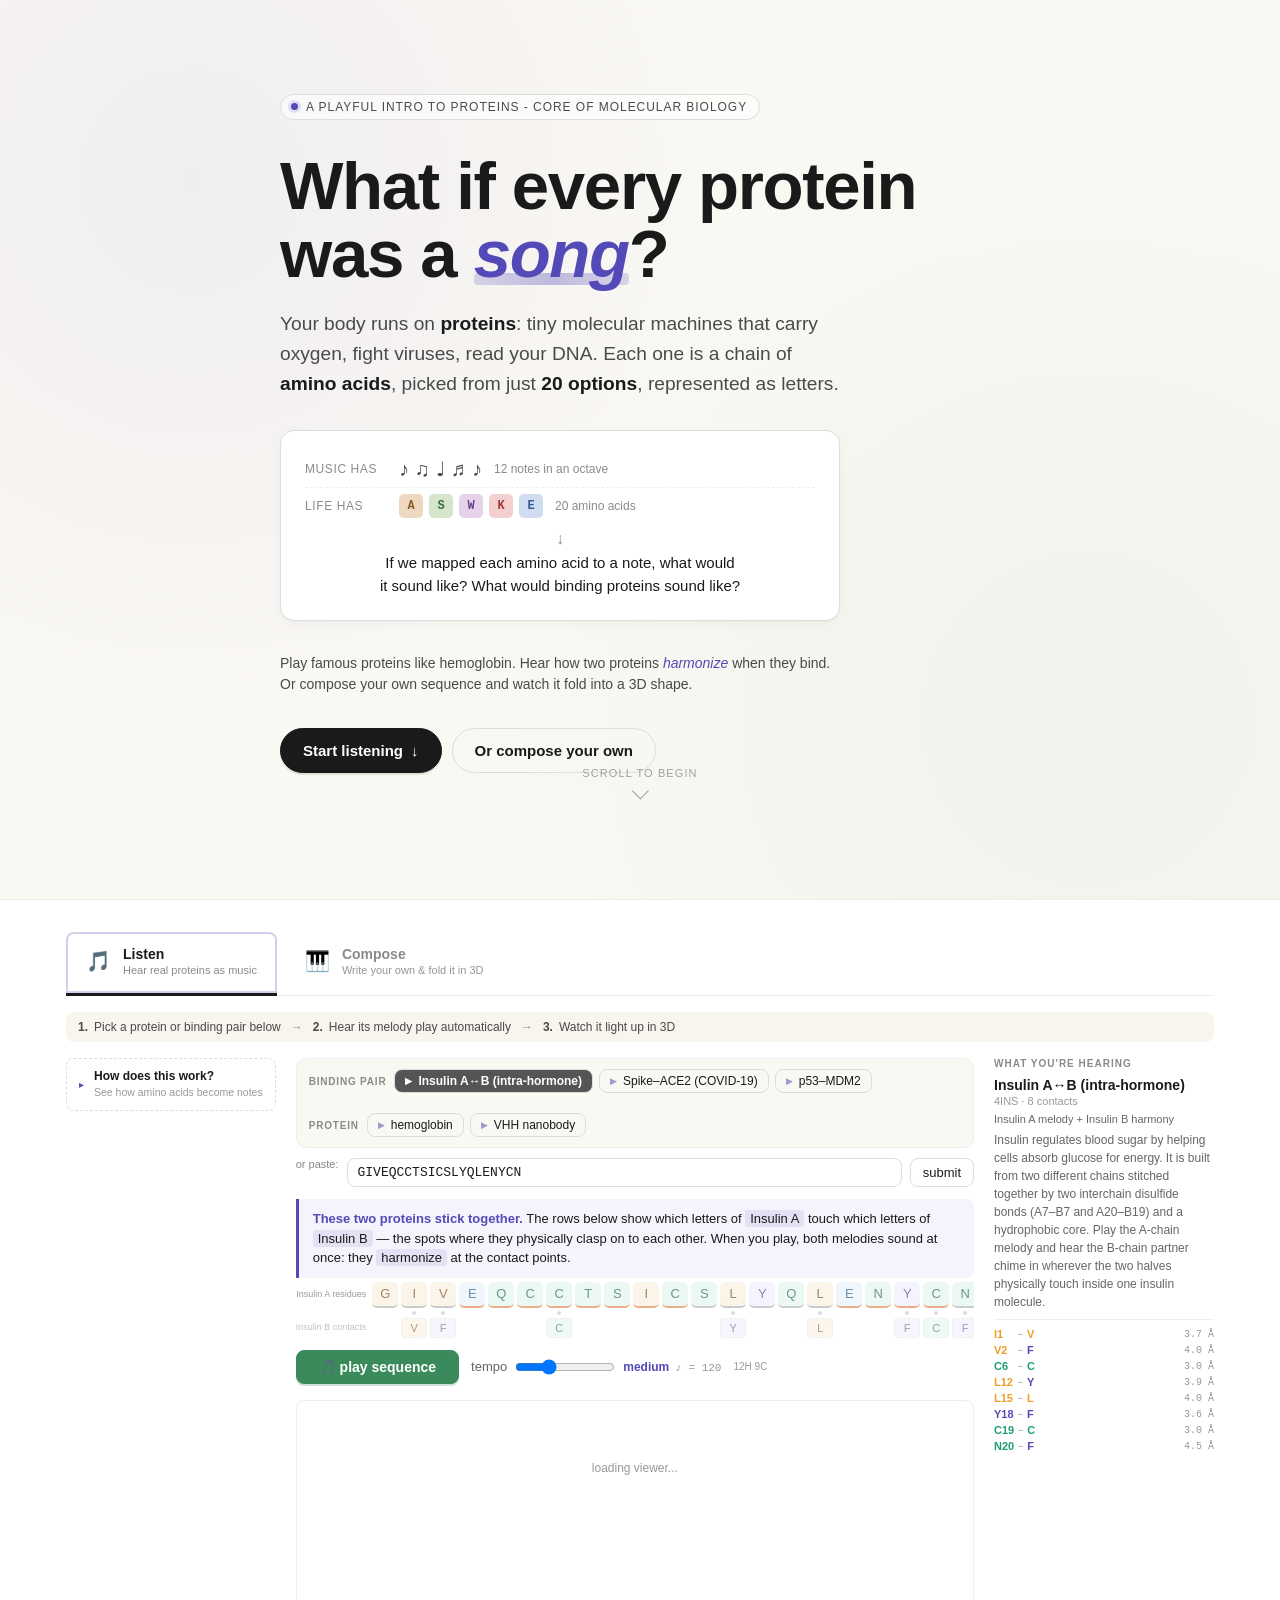
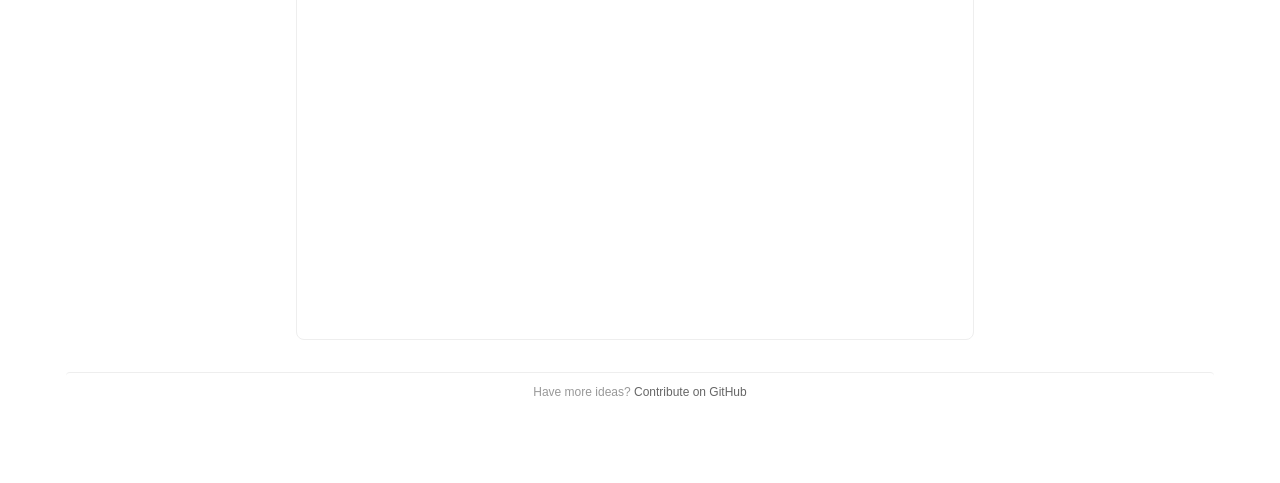
==== commit 960fda7c: "delete v2 extra files" ====
--- a/index.html
+++ b/index.html
@@ -7,6 +7,18 @@
 <link rel="stylesheet" href="styles.css"/>
 <link rel="stylesheet" href="hero.css"/>
 <script src="https://3Dmol.org/build/3Dmol-min.js" defer></script>
+<script>
+/* v2: don't request Web MIDI at all. Keeps the console quiet AND avoids the
+   browser permission surface for users who don't have a MIDI keyboard.
+   (The app will still accept MIDI if the user explicitly enables it elsewhere,
+   but by default we short-circuit with an empty access object.) */
+(function() {
+  if (!navigator.requestMIDIAccess) return;
+  navigator.requestMIDIAccess = function() {
+    return Promise.resolve({ inputs: new Map(), outputs: new Map(), onstatechange: null });
+  };
+})();
+</script>
 </head>
 <body>
 
@@ -51,8 +63,8 @@
       </div>
       <div class="hero-arrow">↓</div>
       <p class="hero-analogy-punch">
-        So if we give each amino acid a note,
-        we can <em>hear</em> any protein as a melody.
+        If we mapped each amino acid to a note,
+        what would it sound like? What would binding proteins sound like?
       </p>
     </div>
 
@@ -88,14 +100,14 @@
       <span class="mode-tab-icon">🎵</span>
       <span class="mode-tab-label">
         <span class="mode-tab-title">Listen</span>
-        <span class="mode-tab-sub">Play real proteins &amp; binding pairs</span>
+        <span class="mode-tab-sub">Hear real proteins as music</span>
       </span>
     </button>
     <button class="mode-tab" id="tabCompose" role="tab" aria-selected="false" onclick="switchTab('compose')">
       <span class="mode-tab-icon">🎹</span>
       <span class="mode-tab-label">
         <span class="mode-tab-title">Compose</span>
-        <span class="mode-tab-sub">Build a sequence &amp; fold it in 3D</span>
+        <span class="mode-tab-sub">Write your own &amp; fold it in 3D</span>
       </span>
     </button>
   </nav>
@@ -110,13 +122,22 @@
   </div>
 
 <div class="pmp">
-<!-- LEFT: mapping panel -->
-<div class="mapping-panel">
-  <div class="panel-label">Key mapping</div>
-  <div class="presets" id="mappingBtns"></div>
-  <div class="legend" id="legend"></div>
-  <div class="detail-toggle" id="detailToggle" onclick="toggleDetails()">show all 20 mappings</div>
-  <div id="panelRef" style="display:none"></div>
+<!-- LEFT: mapping panel (collapsed by default for non-expert users) -->
+<div class="mapping-panel mapping-panel-collapsed" id="mappingPanel">
+  <button class="mapping-disclosure" id="mappingDisclosure" onclick="toggleMappingPanel()" aria-expanded="false">
+    <span class="mapping-disclosure-icon">▸</span>
+    <span class="mapping-disclosure-label">
+      <span class="mapping-disclosure-title">How does this work?</span>
+      <span class="mapping-disclosure-sub">See how amino acids become notes</span>
+    </span>
+  </button>
+  <div class="mapping-panel-content" id="mappingPanelContent">
+    <div class="panel-label">Key mapping</div>
+    <div class="presets" id="mappingBtns"></div>
+    <div class="legend" id="legend"></div>
+    <div class="detail-toggle" id="detailToggle" onclick="toggleDetails()">show all 20 mappings</div>
+    <div id="panelRef" style="display:none"></div>
+  </div>
 </div>
 
 <!-- CENTER: main panel -->
@@ -153,19 +174,19 @@
     <button class="compose-btn" id="composeBtn" onclick="toggleCompose()" style="display:none">🎹 compose mode</button>
     <div class="tempo-row">
       <span>tempo</span>
-      <input type="range" min="40" max="300" value="120" step="1" id="tempoSlider" style="width:100px" oninput="document.getElementById('tempoOut').textContent=this.value"/>
-      <span id="tempoOut" style="min-width:36px;font-weight:500;color:var(--color-text-primary)">120</span>
+      <input type="range" min="40" max="300" value="120" step="1" id="tempoSlider" style="width:100px" oninput="onTempoChange(this.value)"/>
+      <span id="tempoOut" class="tempo-out" style="min-width:96px;font-weight:500;color:var(--color-text-primary)"><span class="tempo-word">medium</span> <span class="tempo-num">♪ = 120</span></span>
     </div>
     <label class="rhythm-toggle" id="rhythmToggle" style="display:none" title="Helix = 3/4 waltz, Strand = 4/4 march, Coil = free tempo">
       <span class="rhythm-ss-hint" id="rhythmHint"></span>
     </label>
   </div>
 
+  <!-- Compose toolbar: revealed only after the first keypress (see body.has-compose-seq) -->
   <div class="compose-bar" id="composeBar" style="display:none">
     <span class="compose-label">composing</span>
     <span class="compose-count" id="composeCount">0 aa</span>
-    <button class="compose-action" onclick="undoCompose()">undo</button>
-    <button class="compose-action" onclick="clearCompose()">clear</button>
+    <button class="compose-action compose-clear" onclick="clearCompose()">clear</button>
     <button class="compose-action" id="composePlayBtn" onclick="togglePlay()" disabled>▶ play</button>
     <button class="compose-action compose-back" id="backComposeBtn" onclick="backToComposing()" style="display:none">← back to composing</button>
     <button class="compose-fold" id="foldBtn" onclick="foldSequence()" disabled style="margin-left:auto">fold it!</button>
@@ -182,13 +203,13 @@
       </div>
       <div class="compose-empty-step">
         <span class="compose-empty-num">2</span>
-        <span><b>Follow the glowing keys</b> — they suggest residues that are
-          statistically likely to come next in real proteins.</span>
+        <span><b>Follow the glowing keys</b> if you like — they suggest letters
+          that are statistically likely to come next in real proteins.</span>
       </div>
       <div class="compose-empty-step">
         <span class="compose-empty-num">3</span>
-        <span><b>Once you have 20+ residues</b>, hit <kbd>fold it!</kbd> to
-          predict a 3D structure with ESMFold.</span>
+        <span><b>Once you have 20+ letters</b>, hit <kbd>fold it!</kbd> to
+          predict a 3D shape with an AI model (ESMFold).</span>
       </div>
     </div>
   </div>
@@ -208,7 +229,7 @@
 <div class="info-panel" id="infoPanel">
   <div class="panel-label">What you're hearing</div>
   <div id="infoPanelContent">
-    <div class="info-panel-placeholder">select a preset or binding pair</div>
+    <div class="info-panel-placeholder">Pick a protein to hear its melody.</div>
   </div>
 </div>
 </div>
--- a/styles.css
+++ b/styles.css
@@ -321,3 +321,311 @@
   /* Footer - back to normal flow on mobile */
   .footer-blurb { position: static; background: none; padding: 0; font-size: 10px; text-align: right; margin: 1rem 0 0.5rem }
 }
+
+/* ============================================================
+   UX improvements
+   ============================================================ */
+
+/* ---- Mapping panel: collapsible "How does this work?" ----- */
+.mapping-panel.mapping-panel-collapsed {
+  width: auto;
+  min-width: 0;
+  max-height: none;
+  overflow: visible;
+}
+.mapping-panel.mapping-panel-collapsed .mapping-panel-content {
+  display: none;
+}
+.mapping-panel:not(.mapping-panel-collapsed) {
+  width: 200px;
+}
+.mapping-panel:not(.mapping-panel-collapsed) .mapping-disclosure-icon {
+  transform: rotate(90deg);
+}
+
+.mapping-disclosure {
+  display: flex;
+  align-items: center;
+  gap: 10px;
+  width: 100%;
+  padding: 10px 12px;
+  background: transparent;
+  border: 0.5px dashed var(--color-border-secondary);
+  border-radius: var(--border-radius-md);
+  cursor: pointer;
+  text-align: left;
+  transition: background 0.15s, border-color 0.15s;
+  color: var(--color-text-secondary);
+}
+.mapping-disclosure:hover {
+  background: var(--color-background-secondary);
+  border-color: #534AB7;
+  border-style: solid;
+  color: var(--color-text-primary);
+}
+.mapping-disclosure-icon {
+  font-size: 10px;
+  color: #534AB7;
+  transition: transform 0.15s;
+  flex-shrink: 0;
+}
+.mapping-disclosure-label {
+  display: flex;
+  flex-direction: column;
+  gap: 2px;
+  line-height: 1.25;
+}
+.mapping-disclosure-title {
+  font-size: 12px;
+  font-weight: 600;
+  color: var(--color-text-primary);
+}
+.mapping-disclosure-sub {
+  font-size: 10.5px;
+  color: var(--color-text-tertiary);
+}
+.mapping-panel-content {
+  margin-top: 12px;
+}
+
+/* ---- Compose toolbar: progressive disclosure ---- */
+/* When compose-active but no residues yet, show only the primary affordance
+   (the piano + suggestions + onboarding card). Hide the toolbar clutter. */
+body.compose-active:not(.has-compose-seq) .compose-bar {
+  /* Keep mounted (JS references these buttons) but visually hide until first press */
+  visibility: hidden;
+  opacity: 0;
+  transform: translateY(-4px);
+  pointer-events: none;
+  transition: opacity 0.2s, transform 0.2s;
+  max-height: 0;
+  padding: 0;
+  border: 0;
+  overflow: hidden;
+  margin: 0;
+}
+body.compose-active.has-compose-seq .compose-bar {
+  visibility: visible;
+  opacity: 1;
+  transform: none;
+  pointer-events: auto;
+  transition: opacity 0.25s, transform 0.25s;
+  max-height: 200px;
+}
+
+/* ---- Folding progress state ---- */
+.fold-progress {
+  margin-top: 10px;
+  padding: 14px 12px;
+  background: linear-gradient(90deg, #f3f1fb 0%, #ede9f8 50%, #f3f1fb 100%);
+  background-size: 200% 100%;
+  animation: foldShimmer 2.2s linear infinite;
+  border-radius: var(--border-radius-md);
+  border: 0.5px solid #d9d2ee;
+}
+@keyframes foldShimmer {
+  0% { background-position: 200% 0; }
+  100% { background-position: -200% 0; }
+}
+.fold-progress-row {
+  display: flex;
+  align-items: center;
+  gap: 10px;
+  margin-bottom: 8px;
+}
+.fold-progress-spinner {
+  width: 18px;
+  height: 18px;
+  border: 2px solid #d9d2ee;
+  border-top-color: #534AB7;
+  border-radius: 50%;
+  animation: foldSpin 0.9s linear infinite;
+  flex-shrink: 0;
+}
+@keyframes foldSpin { to { transform: rotate(360deg); } }
+.fold-progress-title {
+  font-size: 13px;
+  font-weight: 600;
+  color: var(--color-text-primary);
+}
+.fold-progress-body {
+  font-size: 12.5px;
+  color: var(--color-text-secondary);
+  line-height: 1.55;
+}
+.fold-progress-body strong {
+  color: #534AB7;
+  font-weight: 600;
+}
+.fold-progress-aside {
+  margin-top: 10px;
+  padding-top: 8px;
+  border-top: 0.5px dashed var(--color-border-tertiary);
+  font-size: 11px;
+  color: var(--color-text-tertiary);
+  font-style: italic;
+  transition: opacity 0.18s;
+  min-height: 1.4em;
+}
+
+/* fold-it button: show intermediate "folding..." state */
+.compose-fold.folding {
+  background: #9690c9;
+  border-color: #9690c9;
+  cursor: wait;
+  position: relative;
+}
+.compose-fold.folding::after {
+  content: '';
+  display: inline-block;
+  width: 10px;
+  height: 10px;
+  margin-left: 6px;
+  border: 1.5px solid rgba(255,255,255,0.5);
+  border-top-color: #fff;
+  border-radius: 50%;
+  animation: foldSpin 0.8s linear infinite;
+  vertical-align: -1px;
+}
+
+/* ---- MIDI status: only visible when device actually connected ---- */
+/* Force-hide the default "access denied" / "no device" banner.
+   shell.js re-shows it with .has-midi when a real device appears. */
+#midiStatus { display: none !important; }
+#midiStatus.has-midi { display: inline-block !important; }
+
+/* ---- Auto-play affordance on presets ---- */
+/* Make it visually clear that clicking a preset will start playback. */
+#presets button::before,
+#harmonyBtns button::before {
+  content: '\25B6';
+  display: inline-block;
+  margin-right: 6px;
+  font-size: 9px;
+  color: #534AB7;
+  opacity: 0.55;
+  transform: translateY(-1px);
+  transition: opacity 0.15s;
+}
+#presets button:hover::before,
+#harmonyBtns button:hover::before {
+  opacity: 1;
+}
+#presets button.active::before,
+#harmonyBtns button.active::before {
+  opacity: 1;
+  color: #fff;
+}
+
+/* Mobile: keep mapping-panel collapsed chrome compact */
+@media (max-width: 600px) {
+  .mapping-panel:not(.mapping-panel-collapsed) { width: 100%; }
+  .mapping-disclosure { padding: 8px 10px; }
+}
+
+/* ---- Tempo: human-friendly label ---- */
+.tempo-out {
+  display: inline-flex;
+  align-items: baseline;
+  gap: 6px;
+  font-size: 12px;
+}
+.tempo-out .tempo-word {
+  font-weight: 600;
+  color: #534AB7;
+  text-transform: lowercase;
+  min-width: 44px;
+  display: inline-block;
+}
+.tempo-out .tempo-num {
+  font-family: var(--font-mono);
+  font-size: 11px;
+  color: var(--color-text-tertiary);
+}
+
+/* ---- Mode visual differentiation ---- */
+/* Warm up the whole app when in Compose; keep Listen as it is. */
+body.compose-mode .mode-help {
+  background: #fbf5ed;
+  border-color: #d7b891;
+}
+body.compose-mode .mode-help kbd,
+body.compose-mode .mode-help b {
+  color: #a35a14;
+}
+
+/* Compose pre-fold: hide playback chrome entirely — "fold it!" is the one
+   primary action. Tempo and play reappear after folding (body.center-view). */
+body.compose-mode:not(.center-view) .controls {
+  display: none;
+}
+body.compose-mode:not(.center-view) #composePlayBtn {
+  display: none;
+}
+
+/* Compose post-fold: make Clear visually prominent (destructive-ish action
+   that gets the user back to an empty canvas quickly). */
+body.compose-mode.center-view .compose-clear {
+  background: #fef2f2;
+  border-color: #e6b4b4;
+  color: #a03838;
+  font-weight: 500;
+}
+body.compose-mode.center-view .compose-clear:hover {
+  background: #fde4e4;
+  border-color: #d89090;
+}
+body.compose-mode .mode-help-step span[style*="color:#534AB7"] {
+  /* "glowing" word inside the help strip — shift to warm accent */
+  color: #c47018 !important;
+}
+/* Different ring on active compose tab */
+.mode-tab.active#tabCompose {
+  box-shadow: 0 0 0 2px #e5c79c inset;
+}
+.mode-tab.active#tabListen {
+  box-shadow: 0 0 0 2px #d4d0ec inset;
+}
+
+/* ---- Binding pair: clearer plain-English caption ---- */
+.binding-caption.friendly {
+  background: #f5f3fb;
+  border-left: 3px solid #534AB7;
+  border-radius: 0 var(--border-radius-md) var(--border-radius-md) 0;
+  padding: 10px 14px;
+  font-size: 13px;
+  line-height: 1.5;
+  color: var(--color-text-primary);
+}
+.binding-caption.friendly strong {
+  color: #534AB7;
+}
+.binding-caption.friendly em {
+  font-style: normal;
+  background: rgba(83, 74, 183, 0.1);
+  padding: 1px 5px;
+  border-radius: 3px;
+  font-weight: 500;
+}
+
+/* ---- Footer positioning ---- */
+/* Ensure the "Contribute on GitHub" line sits in normal flow, not overlapping. */
+.footer-blurb {
+  position: static !important;
+  margin: 24px auto 16px;
+  text-align: center;
+  font-size: 12px;
+  color: var(--color-text-tertiary);
+  clear: both;
+  padding-top: 12px;
+  border-top: 0.5px solid var(--color-border-tertiary);
+}
+
+/* ---- Info panel placeholder: friendlier ---- */
+.info-panel-placeholder {
+  font-style: normal;
+  color: var(--color-text-secondary);
+  padding: 16px 4px;
+  line-height: 1.5;
+  font-size: 13px;
+}
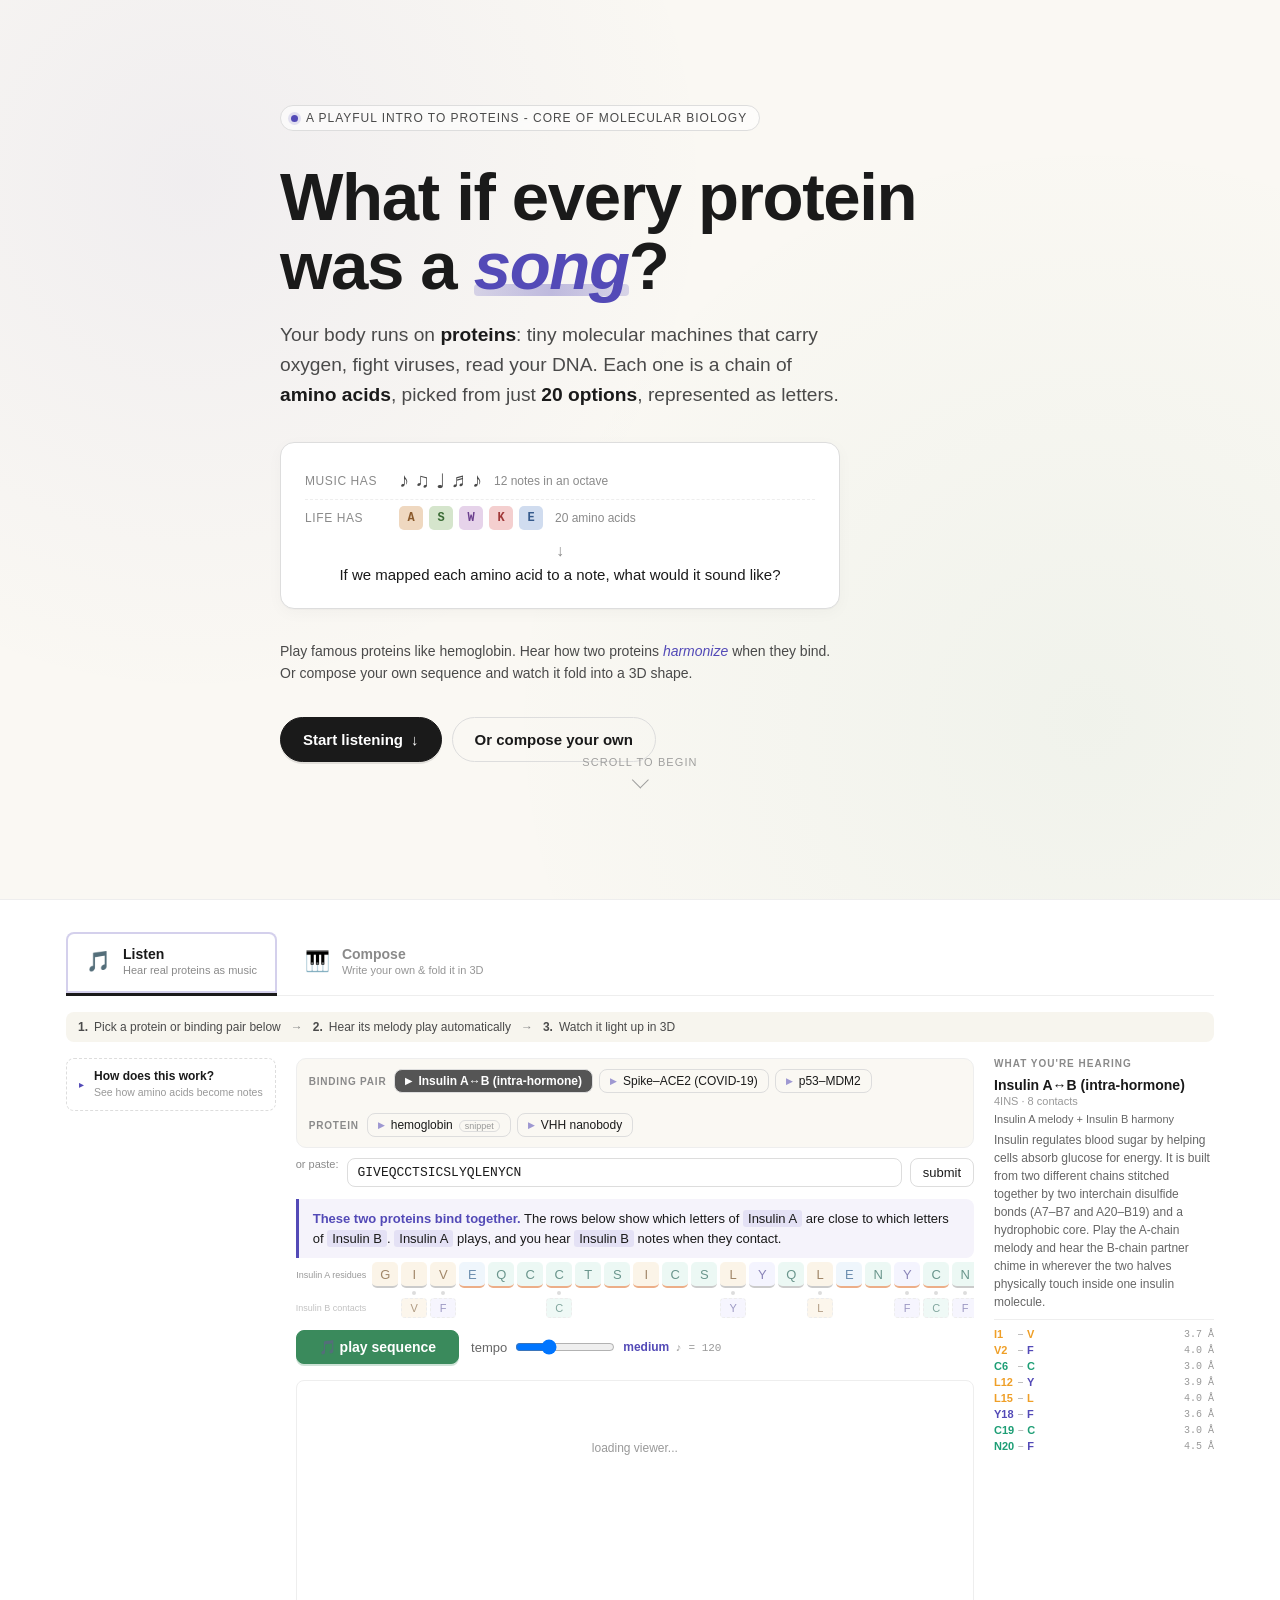
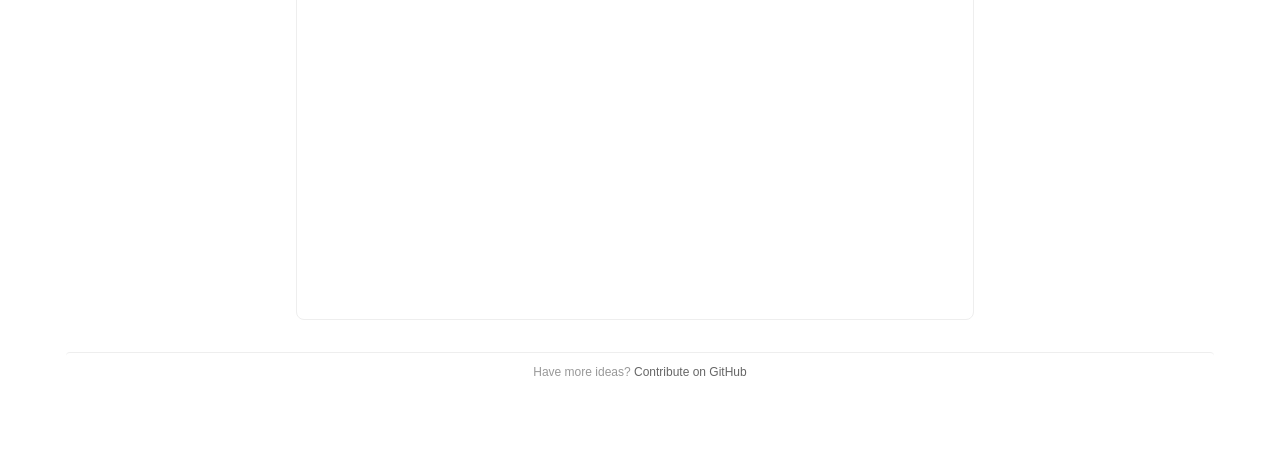
==== commit aa04b6c8: "more design tweaks" ====
--- a/index.html
+++ b/index.html
@@ -3,7 +3,14 @@
 <head>
 <meta charset="UTF-8"/>
 <meta name="viewport" content="width=device-width, initial-scale=1.0"/>
-<title>Protein Melody Player — listen to the music of life</title>
+<title>Protein Piano: play and hear any protein sequence as music</title>
+<meta name="description" content="Turn any protein amino acid sequence into music. The protein piano maps all 20 amino acids to notes so you can play, compose, and hear what proteins sound like."/>
+<meta property="og:title" content="Protein Piano: play and hear any protein sequence as music"/>
+<meta property="og:description" content="Turn any protein amino acid sequence into music. Maps all 20 amino acids to notes so you can play, compose, and hear what proteins sound like."/>
+<meta property="og:type" content="website"/>
+<meta name="twitter:card" content="summary"/>
+<meta name="twitter:title" content="Protein Piano: play and hear any protein sequence as music"/>
+<meta name="twitter:description" content="Turn any protein amino acid sequence into music. Maps all 20 amino acids to notes so you can play, compose, and hear what proteins sound like."/>
 <link rel="stylesheet" href="styles.css"/>
 <link rel="stylesheet" href="hero.css"/>
 <script src="https://3Dmol.org/build/3Dmol-min.js" defer></script>
@@ -64,7 +71,7 @@
       <div class="hero-arrow">↓</div>
       <p class="hero-analogy-punch">
         If we mapped each amino acid to a note,
-        what would it sound like? What would binding proteins sound like?
+        what would it sound like?
       </p>
     </div>
 
@@ -134,6 +141,7 @@
   <div class="mapping-panel-content" id="mappingPanelContent">
     <div class="panel-label">Key mapping</div>
     <div class="presets" id="mappingBtns"></div>
+    <p style="font-size:11px;color:var(--color-text-tertiary);margin:2px 0 8px;font-style:italic">Note assignments are an artistic choice; no physical law links amino acids to musical pitches.</p>
     <div class="legend" id="legend"></div>
     <div class="detail-toggle" id="detailToggle" onclick="toggleDetails()">show all 20 mappings</div>
     <div id="panelRef" style="display:none"></div>
@@ -177,9 +185,6 @@
       <input type="range" min="40" max="300" value="120" step="1" id="tempoSlider" style="width:100px" oninput="onTempoChange(this.value)"/>
       <span id="tempoOut" class="tempo-out" style="min-width:96px;font-weight:500;color:var(--color-text-primary)"><span class="tempo-word">medium</span> <span class="tempo-num">♪ = 120</span></span>
     </div>
-    <label class="rhythm-toggle" id="rhythmToggle" style="display:none" title="Helix = 3/4 waltz, Strand = 4/4 march, Coil = free tempo">
-      <span class="rhythm-ss-hint" id="rhythmHint"></span>
-    </label>
   </div>
 
   <!-- Compose toolbar: revealed only after the first keypress (see body.has-compose-seq) -->
@@ -203,7 +208,7 @@
       </div>
       <div class="compose-empty-step">
         <span class="compose-empty-num">2</span>
-        <span><b>Follow the glowing keys</b> if you like — they suggest letters
+        <span><b>Follow the glowing keys</b> if you like: they suggest letters
           that are statistically likely to come next in real proteins.</span>
       </div>
       <div class="compose-empty-step">
--- a/styles.css
+++ b/styles.css
@@ -122,11 +122,6 @@
 .key-tooltip { position: absolute; bottom: 194px; left: 50%; transform: translateX(-50%); background: var(--color-background-primary); border: 0.5px solid var(--color-border-secondary); border-radius: var(--border-radius-md); padding: 5px 10px; font-size: 12px; white-space: nowrap; pointer-events: none; display: none; z-index: 10; color: var(--color-text-primary); box-shadow: none }
 .key-tooltip span { color: var(--color-text-secondary); margin-left: 4px; font-size: 11px }
 
-/* Rhythm toggle */
-.rhythm-toggle { display: flex; align-items: center; gap: 5px; font-size: 12px; color: var(--color-text-secondary); cursor: pointer; user-select: none }
-.rhythm-toggle input[type="checkbox"] { accent-color: #3a8a5c }
-.rhythm-label { font-weight: 500 }
-.rhythm-ss-hint { font-size: 10px; color: var(--color-text-tertiary) }
 
 /* SS coloring on sequence badges */
 .aa-badge.ss-H { border-bottom: 2px solid #e07a3a }
@@ -554,7 +549,7 @@
   color: #a35a14;
 }
 
-/* Compose pre-fold: hide playback chrome entirely — "fold it!" is the one
+/* Compose pre-fold: hide playback chrome entirely, "fold it!" is the one
    primary action. Tempo and play reappear after folding (body.center-view). */
 body.compose-mode:not(.center-view) .controls {
   display: none;
@@ -576,7 +571,7 @@
   border-color: #d89090;
 }
 body.compose-mode .mode-help-step span[style*="color:#534AB7"] {
-  /* "glowing" word inside the help strip — shift to warm accent */
+  /* "glowing" word inside the help strip: shift to warm accent */
   color: #c47018 !important;
 }
 /* Different ring on active compose tab */
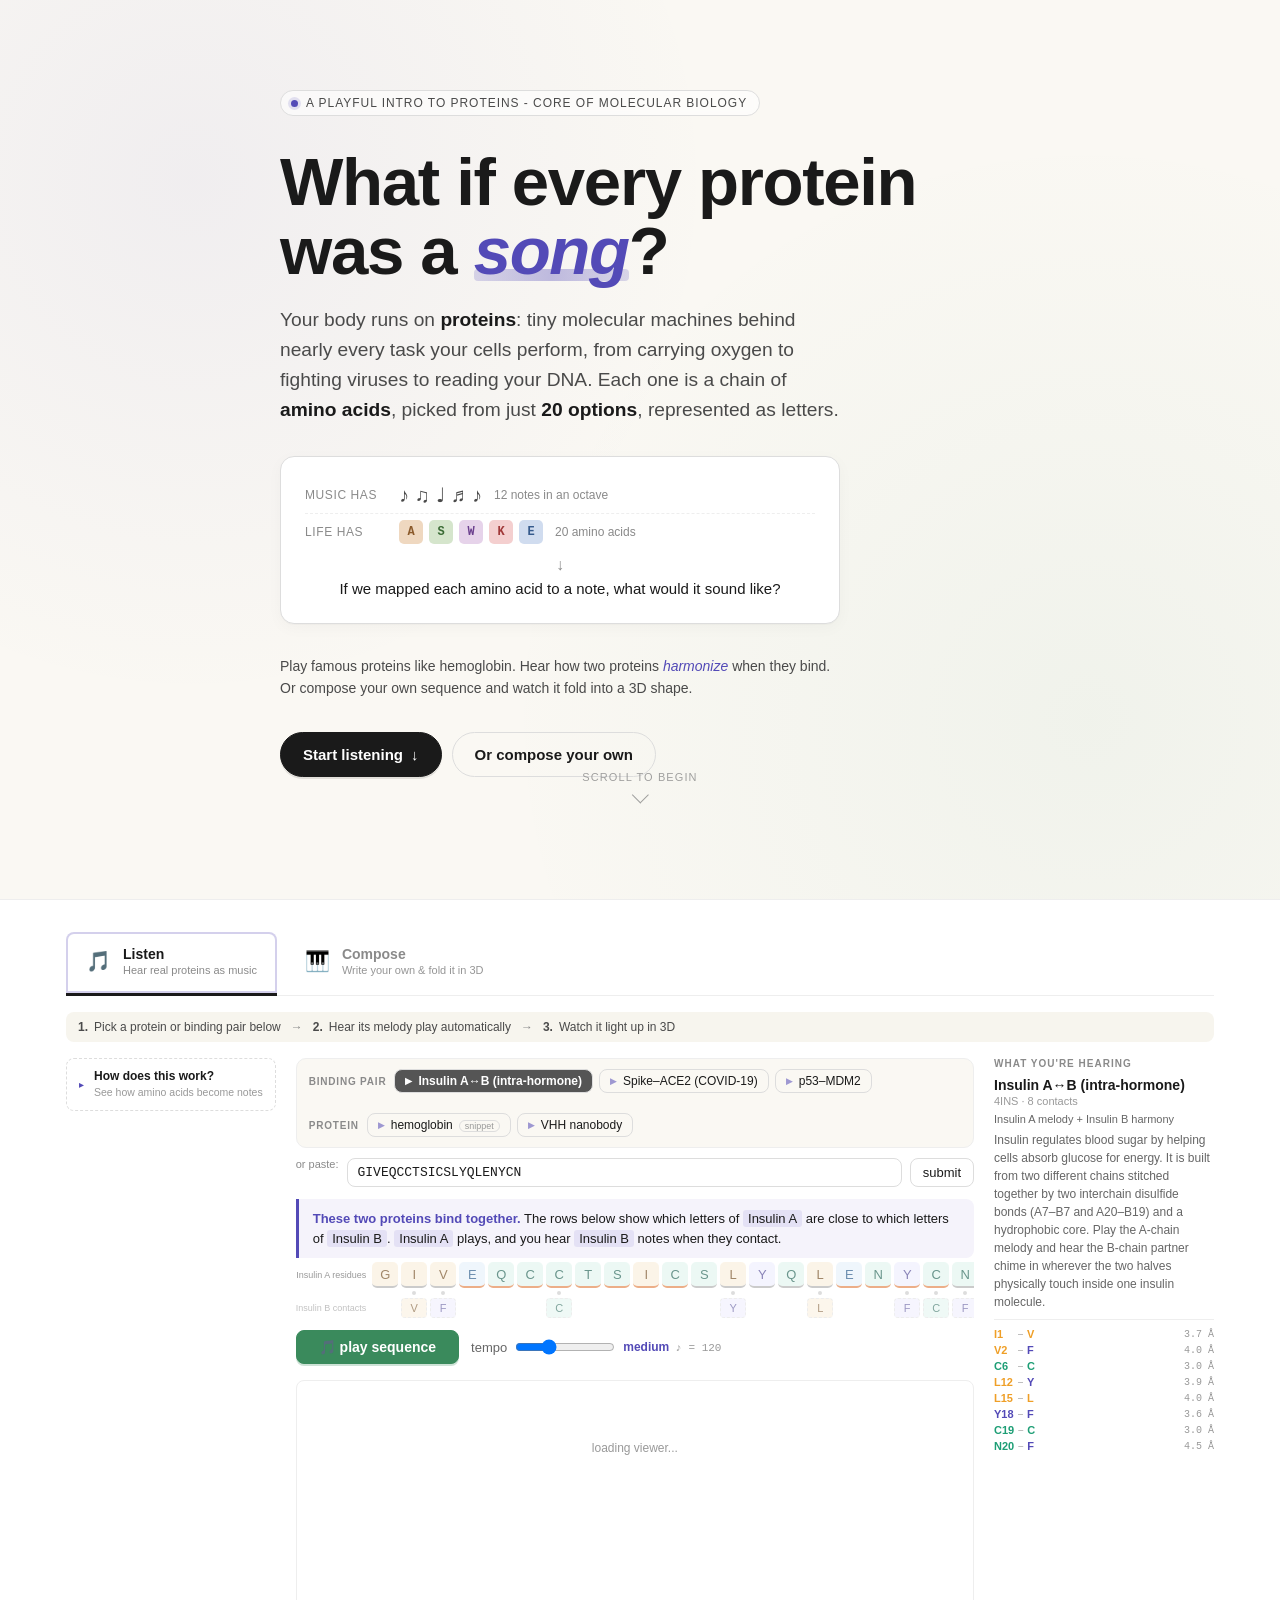
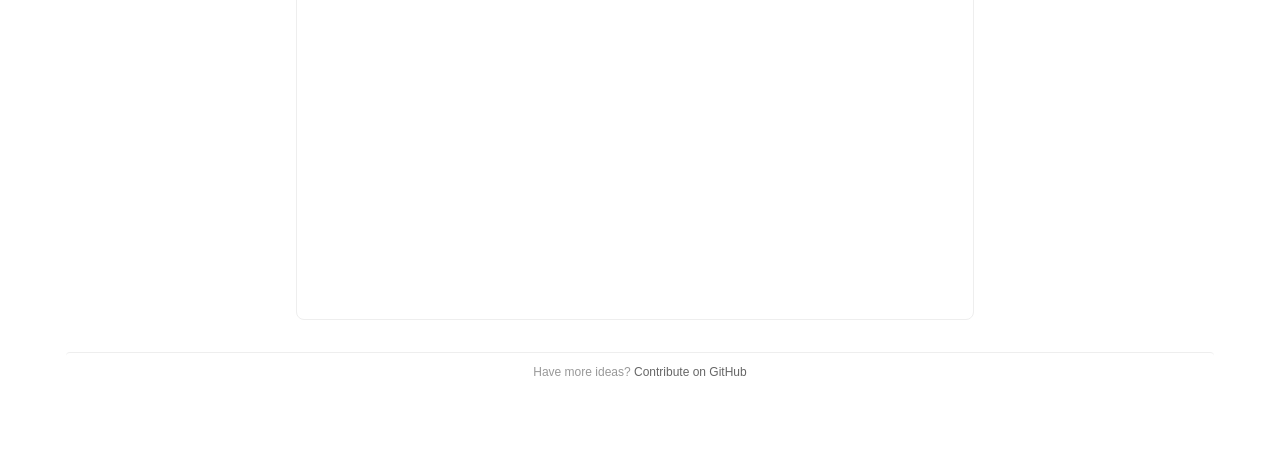
==== commit 6d63e770: "Update wording" ====
--- a/index.html
+++ b/index.html
@@ -43,8 +43,9 @@
     </h1>
 
     <p class="hero-lede">
-      Your body runs on <strong>proteins</strong>: tiny molecular machines that
-      carry oxygen, fight viruses, read your DNA. Each one is a chain of
+      Your body runs on <strong>proteins</strong>: tiny molecular machines
+      behind nearly every task your cells perform, from carrying oxygen to
+      fighting viruses to reading your DNA. Each one is a chain of
       <strong>amino acids</strong>, picked from just
       <strong>20 options</strong>, represented as letters.
     </p>
